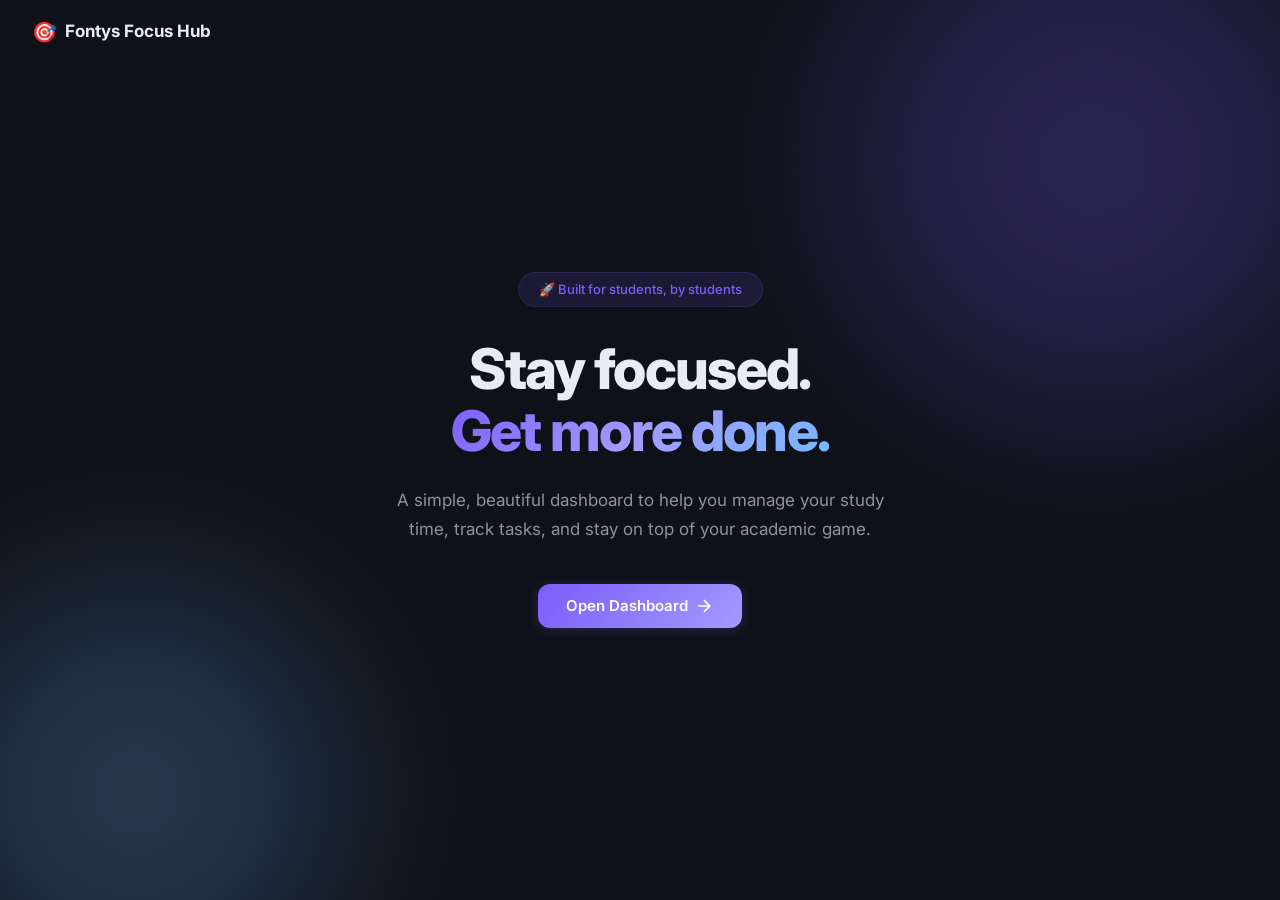
==== index.html @ fd17d6bb "Add files via upload" ====
<!DOCTYPE html>
<html lang="en" data-theme="dark">
<head>
  <meta charset="UTF-8">
  <meta name="viewport" content="width=device-width, initial-scale=1.0">
  <meta name="description" content="Fontys Focus Hub — A productivity dashboard for students.">
  <title>Fontys Focus Hub</title>
  <link rel="preconnect" href="https://fonts.googleapis.com">
  <link rel="preconnect" href="https://fonts.gstatic.com" crossorigin>
  <link href="https://fonts.googleapis.com/css2?family=Inter:wght@300;400;500;600;700;800&display=swap" rel="stylesheet">
  <link rel="stylesheet" href="style.css">
</head>
<body>

<!-- ======================== LANDING PAGE ======================== -->
<section id="landing" class="landing">
  <div class="landing-bg"><div class="blob blob-1"></div><div class="blob blob-2"></div></div>
  <nav class="landing-nav"><a href="#" class="brand"><span class="brand-icon">🎯</span><span class="brand-name">Fontys Focus Hub</span></a></nav>
  <div class="landing-hero">
    <div class="landing-badge" data-i18n="landing.badge">🚀 Built for students, by students</div>
    <h1 class="landing-title"><span data-i18n="landing.title1">Stay focused.</span><br><span class="accent-text" data-i18n="landing.title2">Get more done.</span></h1>
    <p class="landing-subtitle" data-i18n="landing.subtitle">A simple, beautiful dashboard to help you manage your study time, track tasks, and stay on top of your academic game.</p>
    <button class="btn btn-primary btn-lg" id="btn-open-dashboard"><span data-i18n="landing.cta">Open Dashboard</span>
      <svg width="20" height="20" viewBox="0 0 24 24" fill="none" stroke="currentColor" stroke-width="2"><path d="M5 12h14M12 5l7 7-7 7"/></svg>
    </button>
  </div>
</section>

<!-- ======================== APP SHELL ======================== -->
<section id="app" class="app hidden">

  <!-- Sidebar -->
  <aside id="sidebar" class="sidebar">
    <div class="sidebar-brand"><span class="brand-icon">🎯</span><span class="brand-name">Focus Hub</span></div>
    <nav class="sidebar-nav">
      <button class="nav-item active" data-page="dashboard"><svg width="20" height="20" viewBox="0 0 24 24" fill="none" stroke="currentColor" stroke-width="2"><rect x="3" y="3" width="7" height="7" rx="1"/><rect x="14" y="3" width="7" height="7" rx="1"/><rect x="3" y="14" width="7" height="7" rx="1"/><rect x="14" y="14" width="7" height="7" rx="1"/></svg><span data-i18n="nav.dashboard">Dashboard</span></button>
      <button class="nav-item" data-page="todos"><svg width="20" height="20" viewBox="0 0 24 24" fill="none" stroke="currentColor" stroke-width="2"><path d="M9 11l3 3L22 4"/><path d="M21 12v7a2 2 0 01-2 2H5a2 2 0 01-2-2V5a2 2 0 012-2h11"/></svg><span data-i18n="nav.tasks">Tasks</span></button>
      <button class="nav-item" data-page="timer"><svg width="20" height="20" viewBox="0 0 24 24" fill="none" stroke="currentColor" stroke-width="2"><circle cx="12" cy="12" r="10"/><polyline points="12 6 12 12 16 14"/></svg><span data-i18n="nav.pomodoro">Pomodoro</span></button>
      <button class="nav-item" data-page="stats"><svg width="20" height="20" viewBox="0 0 24 24" fill="none" stroke="currentColor" stroke-width="2"><line x1="18" y1="20" x2="18" y2="10"/><line x1="12" y1="20" x2="12" y2="4"/><line x1="6" y1="20" x2="6" y2="14"/></svg><span data-i18n="nav.stats">Statistics</span></button>
      <button class="nav-item" data-page="planner"><svg width="20" height="20" viewBox="0 0 24 24" fill="none" stroke="currentColor" stroke-width="2"><rect x="3" y="3" width="18" height="18" rx="2"/><line x1="3" y1="9" x2="21" y2="9"/><line x1="9" y1="3" x2="9" y2="21"/></svg><span data-i18n="nav.planner">Planner</span></button>
      <button class="nav-item" data-page="calendar"><svg width="20" height="20" viewBox="0 0 24 24" fill="none" stroke="currentColor" stroke-width="2"><rect x="3" y="4" width="18" height="18" rx="2"/><line x1="16" y1="2" x2="16" y2="6"/><line x1="8" y1="2" x2="8" y2="6"/><line x1="3" y1="10" x2="21" y2="10"/></svg><span data-i18n="nav.calendar">Calendar</span></button>
      <button class="nav-item" data-page="ai"><svg width="20" height="20" viewBox="0 0 24 24" fill="none" stroke="currentColor" stroke-width="2"><path d="M12 2L2 7l10 5 10-5-10-5z"/><path d="M2 17l10 5 10-5"/><path d="M2 12l10 5 10-5"/></svg><span data-i18n="nav.ai">AI Helper</span></button>
    </nav>
    <div class="sidebar-footer">
      <button class="nav-item" data-page="settings"><svg width="20" height="20" viewBox="0 0 24 24" fill="none" stroke="currentColor" stroke-width="2"><circle cx="12" cy="12" r="3"/><path d="M19.4 15a1.65 1.65 0 00.33 1.82l.06.06a2 2 0 01-2.83 2.83l-.06-.06a1.65 1.65 0 00-1.82-.33 1.65 1.65 0 00-1 1.51V21a2 2 0 01-4 0v-.09A1.65 1.65 0 009 19.4a1.65 1.65 0 00-1.82.33l-.06.06a2 2 0 01-2.83-2.83l.06-.06A1.65 1.65 0 004.68 15a1.65 1.65 0 00-1.51-1H3a2 2 0 010-4h.09A1.65 1.65 0 004.6 9a1.65 1.65 0 00-.33-1.82l-.06-.06a2 2 0 012.83-2.83l.06.06A1.65 1.65 0 009 4.68a1.65 1.65 0 001-1.51V3a2 2 0 014 0v.09a1.65 1.65 0 001 1.51 1.65 1.65 0 001.82-.33l.06-.06a2 2 0 012.83 2.83l-.06.06A1.65 1.65 0 0019.4 9a1.65 1.65 0 001.51 1H21a2 2 0 010 4h-.09a1.65 1.65 0 00-1.51 1z"/></svg><span data-i18n="nav.settings">Settings</span></button>
      <button class="nav-item" id="btn-back-landing"><svg width="20" height="20" viewBox="0 0 24 24" fill="none" stroke="currentColor" stroke-width="2"><path d="M19 12H5M12 19l-7-7 7-7"/></svg><span data-i18n="nav.back">Home</span></button>
      <div class="profile-mini" id="profile-mini">
        <div class="avatar" id="sidebar-avatar">ST</div>
        <span id="sidebar-name">Student</span>
      </div>
    </div>
  </aside>

  <!-- Mobile header -->
  <header class="mobile-header" id="mobile-header">
    <button id="btn-mobile-menu" aria-label="Menu"><svg width="24" height="24" viewBox="0 0 24 24" fill="none" stroke="currentColor" stroke-width="2"><line x1="3" y1="6" x2="21" y2="6"/><line x1="3" y1="12" x2="21" y2="12"/><line x1="3" y1="18" x2="21" y2="18"/></svg></button>
    <span class="brand-name">Focus Hub</span>
  </header>
  <div class="sidebar-overlay" id="sidebar-overlay"></div>

  <!-- ============ MAIN CONTENT ============ -->
  <main id="main-content" class="main-content">

    <!-- ====== DASHBOARD ====== -->
    <div class="page active" id="page-dashboard">
      <div class="page-header">
        <div><h1 data-i18n="dash.title">Dashboard</h1><p id="greeting"></p></div>
        <div class="header-right"><span id="header-date" class="date-badge"></span></div>
      </div>
      <div class="dashboard-grid">
        <!-- Stat cards -->
        <div class="dash-stat" id="dstat-tasks"><div class="dash-stat-icon si-blue"><svg width="22" height="22" viewBox="0 0 24 24" fill="none" stroke="currentColor" stroke-width="2"><path d="M9 11l3 3L22 4"/><path d="M21 12v7a2 2 0 01-2 2H5a2 2 0 01-2-2V5a2 2 0 012-2h11"/></svg></div><div><span class="dash-stat-val" id="ds-tasks">0</span><span class="dash-stat-lbl" data-i18n="dash.tasksCompleted">Tasks Completed</span></div></div>
        <div class="dash-stat" id="dstat-sessions"><div class="dash-stat-icon si-purple"><svg width="22" height="22" viewBox="0 0 24 24" fill="none" stroke="currentColor" stroke-width="2"><path d="M13 2L3 14h9l-1 8 10-12h-9l1-8z"/></svg></div><div><span class="dash-stat-val" id="ds-sessions">0</span><span class="dash-stat-lbl" data-i18n="dash.focusSessions">Focus Sessions</span></div></div>
        <div class="dash-stat" id="dstat-hours"><div class="dash-stat-icon si-green"><svg width="22" height="22" viewBox="0 0 24 24" fill="none" stroke="currentColor" stroke-width="2"><circle cx="12" cy="12" r="10"/><polyline points="12 6 12 12 16 14"/></svg></div><div><span class="dash-stat-val" id="ds-hours">0h</span><span class="dash-stat-lbl" data-i18n="dash.studyHours">Study Hours</span></div></div>
        <div class="dash-stat" id="dstat-streak"><div class="dash-stat-icon si-orange"><svg width="22" height="22" viewBox="0 0 24 24" fill="none" stroke="currentColor" stroke-width="2"><path d="M12 2C6.5 2 2 6.5 2 12s4.5 10 10 10 10-4.5 10-10S17.5 2 12 2z"/><path d="M12 6v6l4 2"/></svg></div><div><span class="dash-stat-val" id="ds-streak">0</span><span class="dash-stat-lbl" data-i18n="dash.streak">Day Streak</span></div></div>

        <!-- Quick Timer -->
        <div class="dash-card span-2"><div class="card-header"><h3 data-i18n="dash.quickFocus">Quick Focus</h3><button class="btn btn-ghost btn-sm" id="btn-goto-timer" data-i18n="nav.pomodoro">Full Timer</button></div><div class="card-body center-col"><div class="mini-timer" id="mini-timer">25:00</div><button class="btn btn-primary" id="btn-mini-start" data-i18n="dash.startFocus">Start Focus</button></div></div>
        <!-- Daily Goal -->
        <div class="dash-card span-2"><div class="card-header"><h3 data-i18n="dash.dailyGoal">Daily Goal</h3><span class="badge" id="goal-badge">0 / 4</span></div><div class="card-body"><div class="progress-bar-wrap"><div class="progress-bar-fill" id="dash-goal-bar" style="width:0%"></div></div><p class="text-muted text-sm" id="dash-goal-text" data-i18n="dash.goalDesc">Complete focus sessions to reach your daily goal.</p></div></div>

        <!-- Recent Tasks -->
        <div class="dash-card span-2"><div class="card-header"><h3 data-i18n="dash.recentTasks">Recent Tasks</h3><button class="btn btn-ghost btn-sm" id="btn-goto-todos" data-i18n="nav.tasks">View All</button></div><div class="card-body"><div class="empty-state" id="dash-empty-tasks"><span class="empty-icon">📋</span><p data-i18n="dash.noTasks">No tasks yet.</p></div><ul class="task-preview-list" id="dash-task-list"></ul></div></div>
        <!-- Upcoming -->
        <div class="dash-card span-2"><div class="card-header"><h3 data-i18n="dash.upcoming">Upcoming Sessions</h3><button class="btn btn-ghost btn-sm" id="btn-goto-planner" data-i18n="nav.planner">Plan</button></div><div class="card-body"><div class="empty-state" id="dash-empty-plan"><span class="empty-icon">📅</span><p data-i18n="dash.noPlan">No sessions planned.</p></div><ul class="plan-preview-list" id="dash-plan-list"></ul></div></div>

        <!-- Quote -->
        <div class="dash-card span-4 quote-card"><p id="dash-quote" class="quote-text">"The secret of getting ahead is getting started."</p><span id="dash-quote-author" class="quote-author">— Mark Twain</span></div>
      </div>
    </div>

    <!-- ====== TODOS ====== -->
    <div class="page" id="page-todos">
      <div class="page-header"><div><h1 data-i18n="todos.title">To-Do List</h1><p data-i18n="todos.subtitle">Stay on top of your tasks 📝</p></div></div>
      <div class="card">
        <form class="todo-form" id="todo-form">
          <div class="todo-form-main">
            <input type="text" id="todo-input" class="form-input" data-i18n-ph="todos.placeholder" placeholder="What do you need to do?" required maxlength="200" autocomplete="off">
            <button type="submit" class="btn btn-primary" id="btn-add-task"><svg width="18" height="18" viewBox="0 0 24 24" fill="none" stroke="currentColor" stroke-width="2.5"><line x1="12" y1="5" x2="12" y2="19"/><line x1="5" y1="12" x2="19" y2="12"/></svg><span data-i18n="todos.add">Add</span></button>
          </div>
          <div class="todo-form-extras">
            <input type="text" id="todo-category" class="form-input form-input-sm" data-i18n-ph="todos.category" placeholder="Category (optional)" maxlength="30">
            <input type="text" id="todo-notes" class="form-input form-input-sm" data-i18n-ph="todos.notes" placeholder="Notes (optional)" maxlength="200">
          </div>
        </form>
        <div class="todo-filters" id="todo-filters">
          <button class="filter-btn active" data-filter="all" data-i18n="todos.all">All</button>
          <button class="filter-btn" data-filter="active" data-i18n="todos.active">Active</button>
          <button class="filter-btn" data-filter="completed" data-i18n="todos.completed">Completed</button>
        </div>
        <div class="todo-list-wrap"><div class="empty-state hidden" id="todos-empty"><span class="empty-icon">🎉</span><p data-i18n="todos.noTasks">No tasks here!</p></div><ul class="todo-list" id="todo-list"></ul></div>
        <div class="todo-footer"><span id="todo-count">0 tasks</span><button class="btn btn-ghost btn-sm" id="btn-clear-done" data-i18n="todos.clear">Clear Completed</button></div>
      </div>
    </div>

    <!-- ====== POMODORO ====== -->
    <div class="page" id="page-timer">
      <div class="page-header"><div><h1 data-i18n="timer.title">Pomodoro Timer</h1><p data-i18n="timer.subtitle">Focus, then rest ⏱️</p></div>
        <button class="btn btn-ghost" id="btn-fullscreen"><svg width="18" height="18" viewBox="0 0 24 24" fill="none" stroke="currentColor" stroke-width="2"><path d="M8 3H5a2 2 0 00-2 2v3m18 0V5a2 2 0 00-2-2h-3m0 18h3a2 2 0 002-2v-3M3 16v3a2 2 0 002 2h3"/></svg><span data-i18n="timer.fullscreen">Focus Mode</span></button>
      </div>
      <div class="timer-layout">
        <div class="card timer-card">
          <div class="timer-mode-tabs">
            <button class="mode-tab active" data-mode="focus" data-i18n="timer.focus">Focus</button>
            <button class="mode-tab" data-mode="break" data-i18n="timer.break">Break</button>
          </div>
          <div class="timer-ring-wrap">
            <svg class="timer-ring" viewBox="0 0 240 240"><circle class="ring-bg" cx="120" cy="120" r="106"/><circle class="ring-fg" id="timer-ring" cx="120" cy="120" r="106"/></svg>
            <div class="timer-center"><span class="timer-time" id="timer-display">25:00</span><span class="timer-lbl" id="timer-label" data-i18n="timer.ready">Ready to focus</span></div>
          </div>
          <div class="timer-controls">
            <button class="btn btn-ghost btn-icon" id="btn-timer-reset" title="Reset"><svg width="22" height="22" viewBox="0 0 24 24" fill="none" stroke="currentColor" stroke-width="2"><polyline points="1 4 1 10 7 10"/><path d="M3.51 15a9 9 0 102.13-9.36L1 10"/></svg></button>
            <button class="btn btn-primary btn-round" id="btn-timer-toggle"><svg id="ic-play" width="28" height="28" viewBox="0 0 24 24" fill="currentColor"><polygon points="5 3 19 12 5 21"/></svg><svg id="ic-pause" width="28" height="28" viewBox="0 0 24 24" fill="currentColor" class="hidden"><rect x="6" y="4" width="4" height="16"/><rect x="14" y="4" width="4" height="16"/></svg></button>
            <button class="btn btn-ghost btn-icon" id="btn-timer-skip" title="Skip"><svg width="22" height="22" viewBox="0 0 24 24" fill="none" stroke="currentColor" stroke-width="2"><polygon points="5 4 15 12 5 20"/><line x1="19" y1="5" x2="19" y2="19"/></svg></button>
          </div>
        </div>
        <div class="timer-sidebar">
          <div class="card"><div class="card-header"><h3 data-i18n="timer.settings">Timer Settings</h3></div><div class="card-body">
            <label class="form-label" data-i18n="timer.focusDuration">Focus (min)</label><input type="number" class="form-input" id="input-focus-dur" min="0.01" max="600" step="1" value="25">
            <label class="form-label mt" data-i18n="timer.breakDuration">Break (min)</label><input type="number" class="form-input" id="input-break-dur" min="0.01" max="120" step="1" value="5">
            <button class="btn btn-ghost btn-sm mt" id="btn-apply-dur" data-i18n="common.apply">Apply</button>
          </div></div>
          <div class="card"><div class="card-header"><h3 data-i18n="timer.todaySessions">Today's Sessions</h3></div><div class="card-body center-col">
            <div><span class="big-num" id="t-session-count">0</span><span class="text-muted" data-i18n="timer.sessionsLabel"> sessions</span></div>
            <div><span class="big-num" id="t-session-min">0</span><span class="text-muted" data-i18n="timer.minutesLabel"> minutes</span></div>
          </div></div>
        </div>
      </div>
    </div>

    <!-- ====== STATS ====== -->
    <div class="page" id="page-stats">
      <div class="page-header"><div><h1 data-i18n="stats.title">Study Statistics</h1><p data-i18n="stats.subtitle">Track your progress 📊</p></div></div>
      <div class="stats-top-grid">
        <div class="stat-big-card"><div class="sbc-icon purple">🎯</div><div class="sbc-val" id="st-sessions">0</div><div class="sbc-lbl" data-i18n="stats.totalSessions">Total Sessions</div></div>
        <div class="stat-big-card"><div class="sbc-icon blue">⏱️</div><div class="sbc-val" id="st-minutes">0</div><div class="sbc-lbl" data-i18n="stats.totalMinutes">Total Minutes</div></div>
        <div class="stat-big-card"><div class="sbc-icon green">✅</div><div class="sbc-val" id="st-tasks">0</div><div class="sbc-lbl" data-i18n="stats.tasksCompleted">Tasks Completed</div></div>
        <div class="stat-big-card"><div class="sbc-icon orange">🔥</div><div class="sbc-val" id="st-streak">0</div><div class="sbc-lbl" data-i18n="stats.currentStreak">Day Streak</div></div>
      </div>
      <div class="stats-row">
        <div class="card flex-1"><div class="card-header"><h3 data-i18n="stats.weeklyGoals">Weekly Goals</h3></div><div class="card-body">
          <div class="progress-item"><div class="progress-hdr"><span data-i18n="stats.sessions">Sessions</span><span id="pg-sess-txt">0/20</span></div><div class="progress-bar-wrap"><div class="progress-bar-fill purple" id="pg-sess" style="width:0%"></div></div></div>
          <div class="progress-item"><div class="progress-hdr"><span data-i18n="stats.studyMin">Study Minutes</span><span id="pg-min-txt">0/500</span></div><div class="progress-bar-wrap"><div class="progress-bar-fill blue" id="pg-min" style="width:0%"></div></div></div>
          <div class="progress-item"><div class="progress-hdr"><span data-i18n="stats.tasks">Tasks</span><span id="pg-task-txt">0/30</span></div><div class="progress-bar-wrap"><div class="progress-bar-fill green" id="pg-task" style="width:0%"></div></div></div>
        </div></div>
        <div class="card flex-1"><div class="card-header"><h3 data-i18n="stats.last7">Last 7 Days</h3></div><div class="card-body"><div class="bar-chart" id="stats-chart"></div></div></div>
      </div>
    </div>

    <!-- ====== PLANNER ====== -->
    <div class="page" id="page-planner">
      <div class="page-header"><div><h1 data-i18n="planner.title">Study Planner</h1><p data-i18n="planner.subtitle">Plan your study sessions 📅</p></div></div>
      <div class="planner-layout">
        <div class="card"><div class="card-header"><h3 data-i18n="planner.addSession">Add Session</h3></div><div class="card-body">
          <form id="planner-form">
            <label class="form-label" data-i18n="planner.subject">Subject</label><input type="text" class="form-input" id="plan-subject" required maxlength="60" placeholder="e.g. Math, Physics">
            <label class="form-label mt" data-i18n="planner.date">Date</label><input type="date" class="form-input" id="plan-date" required>
            <div class="form-row mt"><div class="form-col"><label class="form-label" data-i18n="planner.startTime">Start</label><input type="time" class="form-input" id="plan-start" required></div><div class="form-col"><label class="form-label" data-i18n="planner.endTime">End</label><input type="time" class="form-input" id="plan-end" required></div></div>
            <button type="submit" class="btn btn-primary mt-lg full-w" data-i18n="planner.add">Add Session</button>
          </form>
        </div></div>
        <div class="card flex-1"><div class="card-header"><h3 data-i18n="planner.upcoming">Upcoming Sessions</h3></div><div class="card-body"><div class="empty-state" id="planner-empty"><span class="empty-icon">📚</span><p data-i18n="planner.noSessions">No sessions planned.</p></div><ul class="planner-list" id="planner-list"></ul></div></div>
      </div>
    </div>

    <!-- ====== CALENDAR ====== -->
    <div class="page" id="page-calendar">
      <div class="page-header"><div><h1 data-i18n="calendar.title">Calendar</h1><p data-i18n="calendar.subtitle">Weekly view 📆</p></div>
        <div class="header-right"><button class="btn btn-ghost btn-sm" id="btn-cal-prev">◀</button><span id="cal-week-label" class="date-badge"></span><button class="btn btn-ghost btn-sm" id="btn-cal-next">▶</button><button class="btn btn-primary btn-sm ml" id="btn-ics-export"><svg width="16" height="16" viewBox="0 0 24 24" fill="none" stroke="currentColor" stroke-width="2"><path d="M21 15v4a2 2 0 01-2 2H5a2 2 0 01-2-2v-4"/><polyline points="7 10 12 15 17 10"/><line x1="12" y1="15" x2="12" y2="3"/></svg><span data-i18n="calendar.export">Export .ics</span></button></div>
      </div>
      <div class="cal-grid-wrap"><div class="cal-grid" id="cal-grid"></div></div>
    </div>

    <!-- ====== AI HELPER ====== -->
    <div class="page" id="page-ai">
      <div class="page-header"><div><h1 data-i18n="ai.title">AI Study Helper</h1><p data-i18n="ai.subtitle">Paste your notes to get summaries ✨</p></div></div>
      <div class="ai-layout">
        <div class="card"><div class="card-header"><h3 data-i18n="ai.input">Your Text</h3></div><div class="card-body">
          <textarea id="ai-input" class="form-textarea" rows="10" data-i18n-ph="ai.placeholder" placeholder="Paste your text or notes here..."></textarea>
          <div class="ai-actions mt"><button class="btn btn-primary" id="btn-summarize" data-i18n="ai.summarize">Summarize</button><button class="btn btn-ghost" id="btn-study-notes" data-i18n="ai.studyNotes">Create Study Notes</button></div>
        </div></div>
        <div class="card flex-1"><div class="card-header"><h3 data-i18n="ai.output">Results</h3></div><div class="card-body">
          <div class="empty-state" id="ai-empty"><span class="empty-icon">🤖</span><p data-i18n="ai.emptyMsg">Paste text and click Summarize to get started.</p></div>
          <div class="ai-results hidden" id="ai-results">
            <h4 data-i18n="ai.summary">Summary</h4><div class="ai-box" id="ai-summary"></div>
            <h4 class="mt" data-i18n="ai.keyIdeas">Key Ideas</h4><ul class="ai-ideas" id="ai-ideas"></ul>
          </div>
        </div></div>
      </div>
    </div>

    <!-- ====== SETTINGS ====== -->
    <div class="page" id="page-settings">
      <div class="page-header"><div><h1 data-i18n="settings.title">Settings</h1><p data-i18n="settings.subtitle">Customize your experience ⚙️</p></div></div>
      <div class="settings-grid">
        <!-- Profile -->
        <div class="card"><div class="card-header"><h3 data-i18n="settings.profile">Profile</h3></div><div class="card-body">
          <div class="settings-avatar-wrap"><div class="avatar avatar-lg" id="settings-avatar">ST</div></div>
          <label class="form-label mt" data-i18n="settings.name">Your Name</label><input type="text" class="form-input" id="input-name" placeholder="Student" maxlength="40">
        </div></div>
        <!-- Appearance -->
        <div class="card"><div class="card-header"><h3 data-i18n="settings.appearance">Appearance</h3></div><div class="card-body">
          <label class="form-label" data-i18n="settings.theme">Theme</label>
          <div class="theme-btns"><button class="theme-btn active" data-theme="dark" id="tb-dark">🌙 <span data-i18n="settings.dark">Dark</span></button><button class="theme-btn" data-theme="light" id="tb-light">☀️ <span data-i18n="settings.light">Light</span></button><button class="theme-btn" data-theme="system" id="tb-system">💻 <span data-i18n="settings.system">System</span></button></div>
          <label class="form-label mt" data-i18n="settings.language">Language</label>
          <select class="form-input" id="input-lang"></select>
        </div></div>
        <!-- Goals -->
        <div class="card"><div class="card-header"><h3 data-i18n="settings.goals">Study Goals</h3></div><div class="card-body">
          <label class="form-label" data-i18n="settings.dailySessions">Daily Focus Sessions Goal</label><input type="number" class="form-input" id="input-daily-goal" min="1" max="50" value="4">
        </div></div>
        <!-- Notifications -->
        <div class="card"><div class="card-header"><h3 data-i18n="settings.notifications">Notifications</h3></div><div class="card-body">
          <label class="toggle-label"><input type="checkbox" id="chk-sound" checked><span data-i18n="settings.sound">Sound on timer end</span></label>
          <label class="toggle-label mt"><input type="checkbox" id="chk-notif"><span data-i18n="settings.browserNotif">Browser notifications</span></label>
        </div></div>
        <!-- Data -->
        <div class="card span-2"><div class="card-header"><h3 data-i18n="settings.data">Data Management</h3></div><div class="card-body">
          <button class="btn btn-ghost" id="btn-reset-all" data-i18n="settings.resetAll">⚠️ Reset All Data</button>
        </div></div>
      </div>
    </div>
  </main>
</section>

<!-- ======================== FOCUS OVERLAY ======================== -->
<div id="focus-overlay" class="focus-overlay hidden">
  <button class="btn-exit-focus" id="btn-exit-focus">✕</button>
  <p class="focus-quote" id="focus-quote"></p>
  <div class="focus-timer-display" id="focus-timer">25:00</div>
  <div class="focus-label" id="focus-lbl" data-i18n="timer.focusing">Focusing...</div>
  <div class="focus-controls">
    <button class="btn btn-primary btn-round" id="btn-focus-toggle"><svg width="28" height="28" viewBox="0 0 24 24" fill="currentColor"><polygon points="5 3 19 12 5 21"/></svg></button>
  </div>
</div>

<!-- Toast -->
<div id="toast-container" class="toast-container"></div>

<script src="js/i18n.js"></script>
<script src="js/app.js"></script>
</body>
</html>
---- style.css ----
/* ============================================================
   FONTYS FOCUS HUB — Complete Design System
   Dark/light theme, responsive full-width layout, SaaS style
   ============================================================ */

/* ===== DARK THEME (Default) ===== */
:root,[data-theme="dark"]{
  --bg:#0e1117;--bg2:#161b22;--surface:#1c2333;--surface2:#242d3d;--border:#2d333b;--border2:#3d444d;
  --text:#e6edf3;--text2:#8b949e;--text3:#636c76;
  --accent:#7c5cfc;--accent-h:#9580fd;--accent-s:rgba(124,92,252,.12);--accent-g:rgba(124,92,252,.25);
  --blue:#58a6ff;--blue-s:rgba(88,166,255,.12);--green:#3fb950;--green-s:rgba(63,185,80,.12);
  --purple:#7c5cfc;--purple-s:rgba(124,92,252,.12);--orange:#d29922;--orange-s:rgba(210,153,34,.12);
  --red:#f85149;--red-s:rgba(248,81,73,.12);
  --shadow:0 2px 8px rgba(0,0,0,.3);--shadow-lg:0 8px 30px rgba(0,0,0,.4);
  --font:'Inter',-apple-system,BlinkMacSystemFont,'Segoe UI',sans-serif;
  --sidebar-w:240px;--radius:12px;--radius-sm:8px;--radius-full:9999px;
}

/* ===== LIGHT THEME ===== */
[data-theme="light"]{
  --bg:#f6f8fa;--bg2:#ffffff;--surface:#ffffff;--surface2:#f0f2f5;--border:#d0d7de;--border2:#bbc0c7;
  --text:#1f2328;--text2:#656d76;--text3:#8b949e;
  --shadow:0 1px 4px rgba(0,0,0,.08);--shadow-lg:0 8px 24px rgba(0,0,0,.12);
}

/* ===== RESET ===== */
*,*::before,*::after{margin:0;padding:0;box-sizing:border-box}
html{scroll-behavior:smooth;-webkit-font-smoothing:antialiased}
body{font-family:var(--font);font-size:.9375rem;line-height:1.6;color:var(--text);background:var(--bg);overflow-x:hidden;transition:background .3s,color .3s}
a{color:inherit;text-decoration:none}ul,ol{list-style:none}button{cursor:pointer;font-family:inherit;border:none;background:none;color:inherit}
input,textarea,select{font-family:inherit;color:var(--text)}img{max-width:100%;display:block}
.hidden{display:none!important}

/* ===== COMMON ===== */
.text-muted{color:var(--text2)}.text-sm{font-size:.8125rem}.mt{margin-top:.75rem}.mt-lg{margin-top:1.25rem}.ml{margin-left:.5rem}.full-w{width:100%}
.center-col{display:flex;flex-direction:column;align-items:center;gap:.75rem}
.accent-text{background:linear-gradient(135deg,#7c5cfc,#a29bfe,#74b9ff);-webkit-background-clip:text;-webkit-text-fill-color:transparent;background-clip:text}
.badge{font-size:.75rem;font-weight:600;color:var(--accent);padding:.25rem .75rem;background:var(--accent-s);border-radius:var(--radius-full)}
.big-num{font-size:2rem;font-weight:800;color:var(--accent);letter-spacing:-.02em}

/* ===== BUTTONS ===== */
.btn{display:inline-flex;align-items:center;justify-content:center;gap:.375rem;padding:.5rem 1.125rem;font-size:.8125rem;font-weight:600;border-radius:var(--radius-sm);transition:all .2s;white-space:nowrap}
.btn-primary{background:linear-gradient(135deg,#7c5cfc,#a29bfe);color:#fff;box-shadow:0 2px 12px var(--accent-g)}
.btn-primary:hover{transform:translateY(-1px);box-shadow:0 4px 20px var(--accent-g)}
.btn-ghost{color:var(--text2)}.btn-ghost:hover{background:var(--accent-s);color:var(--accent)}
.btn-lg{padding:.75rem 1.75rem;font-size:.9375rem;border-radius:var(--radius)}
.btn-sm{padding:.3rem .625rem;font-size:.75rem}
.btn-icon{width:40px;height:40px;padding:0;border-radius:50%}
.btn-round{width:60px;height:60px;border-radius:50%;padding:0}

/* ===== FORMS ===== */
.form-input{width:100%;padding:.5rem .75rem;font-size:.8125rem;background:var(--bg);border:1px solid var(--border);border-radius:var(--radius-sm);outline:none;transition:border .15s,box-shadow .15s;color:var(--text)}
.form-input::placeholder{color:var(--text3)}.form-input:focus{border-color:var(--accent);box-shadow:0 0 0 3px var(--accent-s)}
.form-input-sm{padding:.375rem .625rem;font-size:.75rem}
.form-label{display:block;font-size:.75rem;font-weight:600;color:var(--text2);margin-bottom:.25rem}
.form-textarea{resize:vertical;min-height:120px;font-size:.875rem;line-height:1.7}
.form-row{display:flex;gap:.75rem}.form-col{flex:1}
.toggle-label{display:flex;align-items:center;gap:.5rem;font-size:.8125rem;color:var(--text2);cursor:pointer}
.toggle-label input{accent-color:var(--accent);width:16px;height:16px}

/* ===== LANDING ===== */
.landing{min-height:100vh;display:flex;flex-direction:column;align-items:center;justify-content:center;position:relative;overflow:hidden;background:var(--bg)}
.landing-bg{position:absolute;inset:0;z-index:0;overflow:hidden}
.blob{position:absolute;border-radius:50%;filter:blur(100px);opacity:.25;animation:blobF 10s ease-in-out infinite alternate}
.blob-1{width:500px;height:500px;background:var(--accent);top:-10%;right:-5%}.blob-2{width:400px;height:400px;background:#74b9ff;bottom:-10%;left:-5%;animation-delay:-4s}
@keyframes blobF{to{transform:translate(30px,-30px) scale(1.1)}}
.landing-nav{position:fixed;top:0;left:0;right:0;z-index:100;padding:1rem 2rem}
.brand{display:inline-flex;align-items:center;gap:.5rem}.brand-icon{font-size:1.25rem}.brand-name{font-size:1.0625rem;font-weight:700}
.landing-hero{position:relative;z-index:1;text-align:center;max-width:660px;padding:0 2rem}
.landing-badge{display:inline-block;font-size:.8125rem;font-weight:500;color:var(--accent);padding:.375rem 1.25rem;background:var(--accent-s);border:1px solid rgba(124,92,252,.15);border-radius:var(--radius-full);margin-bottom:2rem;opacity:0;transform:translateY(20px);animation:fadeUp .6s ease .1s forwards}
.landing-title{font-size:clamp(2.25rem,5vw,3.5rem);font-weight:800;line-height:1.1;letter-spacing:-.03em;margin-bottom:1.5rem;opacity:0;transform:translateY(20px);animation:fadeUp .6s ease .25s forwards}
.landing-subtitle{font-size:1.0625rem;color:var(--text2);line-height:1.7;max-width:500px;margin:0 auto 2.5rem;opacity:0;transform:translateY(20px);animation:fadeUp .6s ease .4s forwards}
#btn-open-dashboard{opacity:0;transform:translateY(20px);animation:fadeUp .6s ease .55s forwards}
@keyframes fadeUp{to{opacity:1;transform:translateY(0)}}

/* ===== APP LAYOUT ===== */
.app{display:flex;min-height:100vh;background:var(--bg)}
.sidebar{position:fixed;top:0;left:0;bottom:0;width:var(--sidebar-w);background:var(--bg2);border-right:1px solid var(--border);display:flex;flex-direction:column;padding:1.25rem .75rem;z-index:200;transition:transform .3s}
.sidebar-brand{display:flex;align-items:center;gap:.5rem;padding:0 .75rem;margin-bottom:1.5rem}
.sidebar-nav{display:flex;flex-direction:column;gap:2px;flex:1}
.nav-item{display:flex;align-items:center;gap:.625rem;padding:.5rem .75rem;font-size:.8125rem;font-weight:500;color:var(--text2);border-radius:var(--radius-sm);transition:all .15s;width:100%;text-align:left}
.nav-item:hover{background:var(--surface);color:var(--text)}.nav-item.active{background:var(--accent-s);color:var(--accent);font-weight:600}
.nav-item svg{flex-shrink:0}
.sidebar-footer{margin-top:auto;padding-top:.75rem;border-top:1px solid var(--border);display:flex;flex-direction:column;gap:2px}
.profile-mini{display:flex;align-items:center;gap:.5rem;padding:.5rem .75rem;margin-top:.5rem}
.avatar{width:32px;height:32px;border-radius:50%;background:linear-gradient(135deg,var(--accent),#a29bfe);color:#fff;display:flex;align-items:center;justify-content:center;font-size:.7rem;font-weight:700;flex-shrink:0}
.avatar-lg{width:56px;height:56px;font-size:1rem}
.settings-avatar-wrap{display:flex;justify-content:center}
.mobile-header{display:none;position:fixed;top:0;left:0;right:0;height:56px;background:var(--bg2);border-bottom:1px solid var(--border);align-items:center;padding:0 1rem;gap:.75rem;z-index:150}
.sidebar-overlay{display:none;position:fixed;inset:0;background:rgba(0,0,0,.4);z-index:190;opacity:0;transition:opacity .25s}.sidebar-overlay.vis{display:block;opacity:1}

/* Main content — FULL WIDTH */
.main-content{margin-left:var(--sidebar-w);flex:1;padding:2rem 2.5rem 3rem;min-height:100vh;transition:margin .3s}

/* ===== PAGES ===== */
.page{display:none;animation:pageIn .3s ease}.page.active{display:block}
@keyframes pageIn{from{opacity:0;transform:translateY(8px)}to{opacity:1;transform:translateY(0)}}
.page-header{display:flex;align-items:flex-start;justify-content:space-between;margin-bottom:1.75rem;flex-wrap:wrap;gap:1rem}
.page-header h1{font-size:1.5rem;font-weight:700;letter-spacing:-.02em}
.page-header p{font-size:.8125rem;color:var(--text3);margin-top:2px}
.header-right{display:flex;align-items:center;gap:.5rem}.date-badge{font-size:.8125rem;color:var(--text2);font-weight:500;padding:.3rem .75rem;background:var(--surface);border-radius:var(--radius-sm);border:1px solid var(--border)}

/* ===== CARDS ===== */
.card{background:var(--surface);border:1px solid var(--border);border-radius:var(--radius);overflow:hidden;transition:box-shadow .25s}
.card:hover{box-shadow:var(--shadow)}
.card-header{display:flex;align-items:center;justify-content:space-between;padding:.875rem 1.25rem;border-bottom:1px solid var(--border)}
.card-header h3{font-size:.875rem;font-weight:600}.card-body{padding:1.25rem}

/* ===== DASHBOARD GRID — FULL WIDTH ===== */
.dashboard-grid{display:grid;grid-template-columns:repeat(4,1fr);gap:1.25rem}
.span-2{grid-column:span 2}.span-3{grid-column:span 3}.span-4{grid-column:span 4}
.dash-stat{display:flex;align-items:center;gap:.875rem;padding:1.25rem;background:var(--surface);border:1px solid var(--border);border-radius:var(--radius);transition:all .25s}
.dash-stat:hover{transform:translateY(-2px);box-shadow:var(--shadow)}
.dash-stat-icon{width:44px;height:44px;display:flex;align-items:center;justify-content:center;border-radius:var(--radius-sm);flex-shrink:0}
.si-blue{background:var(--blue-s);color:var(--blue)}.si-blue svg{stroke:var(--blue)}
.si-purple{background:var(--purple-s);color:var(--purple)}.si-purple svg{stroke:var(--purple)}
.si-green{background:var(--green-s);color:var(--green)}.si-green svg{stroke:var(--green)}
.si-orange{background:var(--orange-s);color:var(--orange)}.si-orange svg{stroke:var(--orange)}
.dash-stat-val{display:block;font-size:1.5rem;font-weight:800;letter-spacing:-.02em}.dash-stat-lbl{display:block;font-size:.7rem;color:var(--text3);font-weight:500;text-transform:uppercase;letter-spacing:.04em}
.dash-card{background:var(--surface);border:1px solid var(--border);border-radius:var(--radius);overflow:hidden;transition:box-shadow .25s}
.dash-card:hover{box-shadow:var(--shadow)}
.dash-card .card-header{padding:.75rem 1.25rem}.dash-card .card-body{padding:1.25rem}
.mini-timer{font-size:2.5rem;font-weight:800;letter-spacing:-.02em;font-variant-numeric:tabular-nums;color:var(--accent)}
.quote-card{padding:1.5rem 2rem;display:flex;flex-direction:column;align-items:center;justify-content:center;text-align:center;min-height:80px}
.quote-text{font-size:1rem;font-style:italic;color:var(--text2);line-height:1.6}.quote-author{font-size:.75rem;color:var(--text3);margin-top:.5rem}

/* Task & plan previews */
.task-preview-list,.plan-preview-list{display:flex;flex-direction:column}
.task-preview-list li,.plan-preview-list li{display:flex;align-items:center;gap:.5rem;padding:.5rem 0;font-size:.8125rem;color:var(--text2);border-bottom:1px solid var(--border)}
.task-preview-list li:last-child,.plan-preview-list li:last-child{border-bottom:none}
.task-dot{width:8px;height:8px;border-radius:50%;background:var(--accent);flex-shrink:0}.task-dot.done{background:var(--green)}
.plan-chip{font-size:.7rem;font-weight:600;padding:.125rem .5rem;background:var(--accent-s);color:var(--accent);border-radius:var(--radius-full)}
.empty-state{text-align:center;padding:2rem 1rem;color:var(--text3)}.empty-icon{font-size:2rem;display:block;margin-bottom:.5rem}.empty-state p{font-size:.8125rem}

/* Progress bars */
.progress-bar-wrap{height:8px;background:var(--bg);border-radius:var(--radius-full);overflow:hidden;margin-top:.25rem}
.progress-bar-fill{height:100%;border-radius:var(--radius-full);transition:width .5s ease;min-width:0}
.progress-bar-fill.purple,.progress-bar-fill:not([class*=" "]){background:linear-gradient(90deg,#7c5cfc,#a29bfe)}
.progress-bar-fill.blue{background:linear-gradient(90deg,#58a6ff,#74b9ff)}
.progress-bar-fill.green{background:linear-gradient(90deg,#3fb950,#7bed9f)}
.progress-item{margin-bottom:1.25rem}.progress-item:last-child{margin-bottom:0}
.progress-hdr{display:flex;justify-content:space-between;margin-bottom:.25rem;font-size:.8125rem;font-weight:600}
.progress-hdr span:last-child{font-weight:400;color:var(--text3)}

/* ===== TODOS ===== */
.todo-form{padding:1rem 1.25rem;border-bottom:1px solid var(--border)}
.todo-form-main{display:flex;gap:.5rem}.todo-form-main .form-input{flex:1}
.todo-form-extras{display:flex;gap:.5rem;margin-top:.5rem}
.todo-filters{display:flex;gap:2px;padding:.625rem 1.25rem;border-bottom:1px solid var(--border)}
.filter-btn{padding:.3rem .75rem;font-size:.75rem;font-weight:600;color:var(--text3);border-radius:var(--radius-full);transition:all .15s}
.filter-btn:hover{background:var(--surface2);color:var(--text)}.filter-btn.active{background:var(--accent-s);color:var(--accent)}
.todo-list-wrap{min-height:160px}
.todo-list{display:flex;flex-direction:column}
.todo-item{display:flex;align-items:flex-start;gap:.625rem;padding:.75rem 1.25rem;border-bottom:1px solid var(--border);transition:background .15s;animation:taskSlide .25s ease}
@keyframes taskSlide{from{opacity:0;transform:translateX(-8px)}to{opacity:1;transform:translateX(0)}}
.todo-item:hover{background:var(--surface2)}
.todo-item.dragging{opacity:.4}
.todo-drag{cursor:grab;color:var(--text3);font-size:.75rem;padding:.125rem;user-select:none;display:flex;align-items:center}.todo-drag:active{cursor:grabbing}
.todo-checkbox{appearance:none;-webkit-appearance:none;width:20px;height:20px;border:2px solid var(--border2);border-radius:5px;cursor:pointer;flex-shrink:0;position:relative;transition:all .15s;margin-top:1px}
.todo-checkbox:hover{border-color:var(--accent)}.todo-checkbox:checked{background:var(--accent);border-color:var(--accent)}
.todo-checkbox:checked::after{content:'';position:absolute;left:5px;top:1px;width:6px;height:10px;border:solid #fff;border-width:0 2px 2px 0;transform:rotate(45deg)}
.todo-content{flex:1;min-width:0}
.todo-text{font-size:.875rem;transition:all .15s;display:block}.todo-text.done{text-decoration:line-through;color:var(--text3)}
.todo-meta{display:flex;gap:.5rem;margin-top:.25rem;flex-wrap:wrap}
.todo-cat{font-size:.65rem;font-weight:600;padding:.1rem .4rem;background:var(--accent-s);color:var(--accent);border-radius:var(--radius-full)}
.todo-note{font-size:.7rem;color:var(--text3);margin-top:.25rem;line-height:1.4}
.todo-delete{opacity:0;padding:.25rem;color:var(--text3);border-radius:var(--radius-sm);transition:all .15s;margin-top:1px}
.todo-item:hover .todo-delete{opacity:1}.todo-delete:hover{color:var(--red);background:var(--red-s)}
.todo-footer{display:flex;align-items:center;justify-content:space-between;padding:.625rem 1.25rem;border-top:1px solid var(--border);font-size:.75rem;color:var(--text3)}

/* ===== TIMER ===== */
.timer-layout{display:grid;grid-template-columns:1fr 300px;gap:1.5rem;align-items:start}
.timer-card{display:flex;flex-direction:column;align-items:center;padding:2.5rem 1.5rem}
.timer-mode-tabs{display:flex;gap:4px;margin-bottom:2rem;background:var(--bg);border-radius:var(--radius-full);padding:3px}
.mode-tab{padding:.375rem 1.25rem;font-size:.8125rem;font-weight:600;color:var(--text3);border-radius:var(--radius-full);transition:all .2s}
.mode-tab:hover{color:var(--text)}.mode-tab.active{background:var(--accent);color:#fff}
.timer-ring-wrap{position:relative;width:220px;height:220px;margin-bottom:2rem}
.timer-ring{width:100%;height:100%;transform:rotate(-90deg)}
.ring-bg{fill:none;stroke:var(--border);stroke-width:8}.ring-fg{fill:none;stroke:var(--accent);stroke-width:8;stroke-linecap:round;stroke-dasharray:666.11;stroke-dashoffset:0;transition:stroke-dashoffset .5s ease}
.timer-center{position:absolute;inset:0;display:flex;flex-direction:column;align-items:center;justify-content:center}
.timer-time{font-size:3.25rem;font-weight:800;letter-spacing:-.03em;font-variant-numeric:tabular-nums;line-height:1}
.timer-lbl{font-size:.7rem;font-weight:500;color:var(--text3);margin-top:.375rem;text-transform:uppercase;letter-spacing:.06em}
.timer-controls{display:flex;align-items:center;gap:1.25rem}
.timer-sidebar{display:flex;flex-direction:column;gap:1rem}

/* ===== STATS ===== */
.stats-top-grid{display:grid;grid-template-columns:repeat(4,1fr);gap:1.25rem;margin-bottom:1.5rem}
.stat-big-card{padding:1.75rem 1.25rem;background:var(--surface);border:1px solid var(--border);border-radius:var(--radius);text-align:center;transition:all .25s}
.stat-big-card:hover{transform:translateY(-2px);box-shadow:var(--shadow)}
.sbc-icon{display:inline-flex;align-items:center;justify-content:center;width:48px;height:48px;font-size:1.5rem;border-radius:var(--radius-sm);margin-bottom:.75rem}
.sbc-icon.purple{background:var(--purple-s)}.sbc-icon.blue{background:var(--blue-s)}.sbc-icon.green{background:var(--green-s)}.sbc-icon.orange{background:var(--orange-s)}
.sbc-val{font-size:2.25rem;font-weight:800;letter-spacing:-.03em;display:block;margin-bottom:.25rem}
.sbc-lbl{font-size:.75rem;color:var(--text3);font-weight:500}
.stats-row{display:flex;gap:1.25rem;margin-bottom:1.5rem}.flex-1{flex:1}

/* Bar chart */
.bar-chart{display:flex;align-items:flex-end;justify-content:space-around;height:180px;padding-top:.5rem;gap:.5rem}
.bar-item{display:flex;flex-direction:column;align-items:center;gap:.375rem;flex:1}
.bar-rect{width:100%;max-width:40px;border-radius:var(--radius-sm) var(--radius-sm) 0 0;background:linear-gradient(180deg,var(--accent),#a29bfe);transition:height .5s ease;min-height:4px;position:relative}
.bar-rect::after{content:attr(data-v);position:absolute;top:-18px;left:50%;transform:translateX(-50%);font-size:.65rem;font-weight:600;color:var(--text3)}
.bar-lbl{font-size:.65rem;font-weight:500;color:var(--text3)}.bar-lbl.today{font-weight:700;color:var(--accent)}

/* ===== PLANNER ===== */
.planner-layout{display:grid;grid-template-columns:340px 1fr;gap:1.5rem;align-items:start}
.planner-list li{display:flex;align-items:center;justify-content:space-between;padding:.625rem 0;border-bottom:1px solid var(--border);font-size:.8125rem}
.planner-list li:last-child{border-bottom:none}
.planner-info{display:flex;flex-direction:column;gap:2px}
.planner-subj{font-weight:600}.planner-time{font-size:.7rem;color:var(--text3)}

/* ===== CALENDAR ===== */
.cal-grid-wrap{overflow-x:auto;border:1px solid var(--border);border-radius:var(--radius)}
.cal-grid{display:grid;grid-template-columns:60px repeat(7,1fr);min-width:700px}
.cal-hdr{padding:.5rem .25rem;font-size:.7rem;font-weight:600;text-align:center;background:var(--surface);border-bottom:1px solid var(--border);color:var(--text2)}
.cal-hdr.today-col{color:var(--accent);background:var(--accent-s)}
.cal-time{padding:.25rem .375rem;font-size:.65rem;color:var(--text3);text-align:right;border-right:1px solid var(--border);border-bottom:1px solid var(--border);height:48px;display:flex;align-items:flex-start;justify-content:flex-end}
.cal-cell{border-right:1px solid var(--border);border-bottom:1px solid var(--border);height:48px;position:relative;transition:background .15s}
.cal-cell:hover{background:var(--surface2)}
.cal-cell:last-child{border-right:none}
.cal-event{position:absolute;left:2px;right:2px;top:2px;padding:2px 4px;font-size:.6rem;font-weight:600;color:#fff;background:var(--accent);border-radius:4px;overflow:hidden;text-overflow:ellipsis;white-space:nowrap;z-index:1}

/* ===== AI ===== */
.ai-layout{display:grid;grid-template-columns:1fr 1fr;gap:1.5rem;align-items:start}
.ai-actions{display:flex;gap:.5rem}
.ai-box{background:var(--bg);border:1px solid var(--border);border-radius:var(--radius-sm);padding:1rem;font-size:.8125rem;line-height:1.7;color:var(--text2);margin-top:.5rem}
.ai-ideas{margin-top:.5rem}.ai-ideas li{padding:.375rem 0;font-size:.8125rem;color:var(--text2);border-bottom:1px solid var(--border);display:flex;gap:.5rem}
.ai-ideas li::before{content:'•';color:var(--accent);font-weight:700}
.ai-ideas li:last-child{border-bottom:none}

/* ===== SETTINGS ===== */
.settings-grid{display:grid;grid-template-columns:repeat(2,1fr);gap:1.25rem;align-items:start}
.theme-btns{display:flex;gap:4px;background:var(--bg);border-radius:var(--radius-sm);padding:3px}
.theme-btn{flex:1;padding:.4rem .5rem;font-size:.75rem;font-weight:600;color:var(--text3);border-radius:6px;transition:all .15s;text-align:center}
.theme-btn:hover{color:var(--text)}.theme-btn.active{background:var(--accent);color:#fff}

/* ===== FOCUS OVERLAY ===== */
.focus-overlay{position:fixed;inset:0;z-index:10000;background:var(--bg);display:flex;flex-direction:column;align-items:center;justify-content:center;gap:1.5rem;transition:opacity .3s}
.btn-exit-focus{position:absolute;top:1.5rem;right:1.5rem;font-size:1.5rem;color:var(--text3);padding:.5rem;transition:color .15s}
.btn-exit-focus:hover{color:var(--text)}
.focus-timer-display{font-size:6rem;font-weight:800;letter-spacing:-.04em;font-variant-numeric:tabular-nums;color:var(--text)}
.focus-label{font-size:.875rem;color:var(--text3);text-transform:uppercase;letter-spacing:.1em;font-weight:600}
.focus-quote{font-size:1rem;font-style:italic;color:var(--text3);max-width:500px;text-align:center;line-height:1.6}
.focus-controls{margin-top:1rem}

/* ===== TOASTS ===== */
.toast-container{position:fixed;bottom:1.5rem;right:1.5rem;z-index:99999;display:flex;flex-direction:column;gap:.5rem}
.toast{display:flex;align-items:center;gap:.5rem;padding:.75rem 1rem;background:var(--surface);border:1px solid var(--border);border-radius:var(--radius-sm);box-shadow:var(--shadow-lg);font-size:.8125rem;font-weight:500;max-width:340px;animation:toastIn .35s ease forwards}
.toast.exit{animation:toastOut .25s ease forwards}
.toast-icon{font-size:1.125rem;flex-shrink:0}
@keyframes toastIn{from{opacity:0;transform:translateY(8px) scale(.96)}to{opacity:1;transform:translateY(0) scale(1)}}
@keyframes toastOut{to{opacity:0;transform:translateY(8px) scale(.96)}}

/* ===== RESPONSIVE ===== */
@media(max-width:1200px){
  .dashboard-grid{grid-template-columns:repeat(2,1fr)}.span-4{grid-column:span 2}
  .stats-top-grid{grid-template-columns:repeat(2,1fr)}.stats-row{flex-direction:column}
  .ai-layout{grid-template-columns:1fr}
}
@media(max-width:768px){
  .sidebar{transform:translateX(-100%)}.sidebar.open{transform:translateX(0);box-shadow:var(--shadow-lg)}
  .mobile-header{display:flex}.sidebar-overlay.vis{display:block}
  .main-content{margin-left:0;padding:calc(56px + 1.5rem) 1.25rem 2rem}
  .dashboard-grid,.stats-top-grid{grid-template-columns:1fr}.span-2,.span-3,.span-4{grid-column:span 1}
  .timer-layout{grid-template-columns:1fr}.planner-layout{grid-template-columns:1fr}
  .settings-grid{grid-template-columns:1fr}.settings-grid .span-2{grid-column:span 1}
  .page-header{flex-direction:column}
}
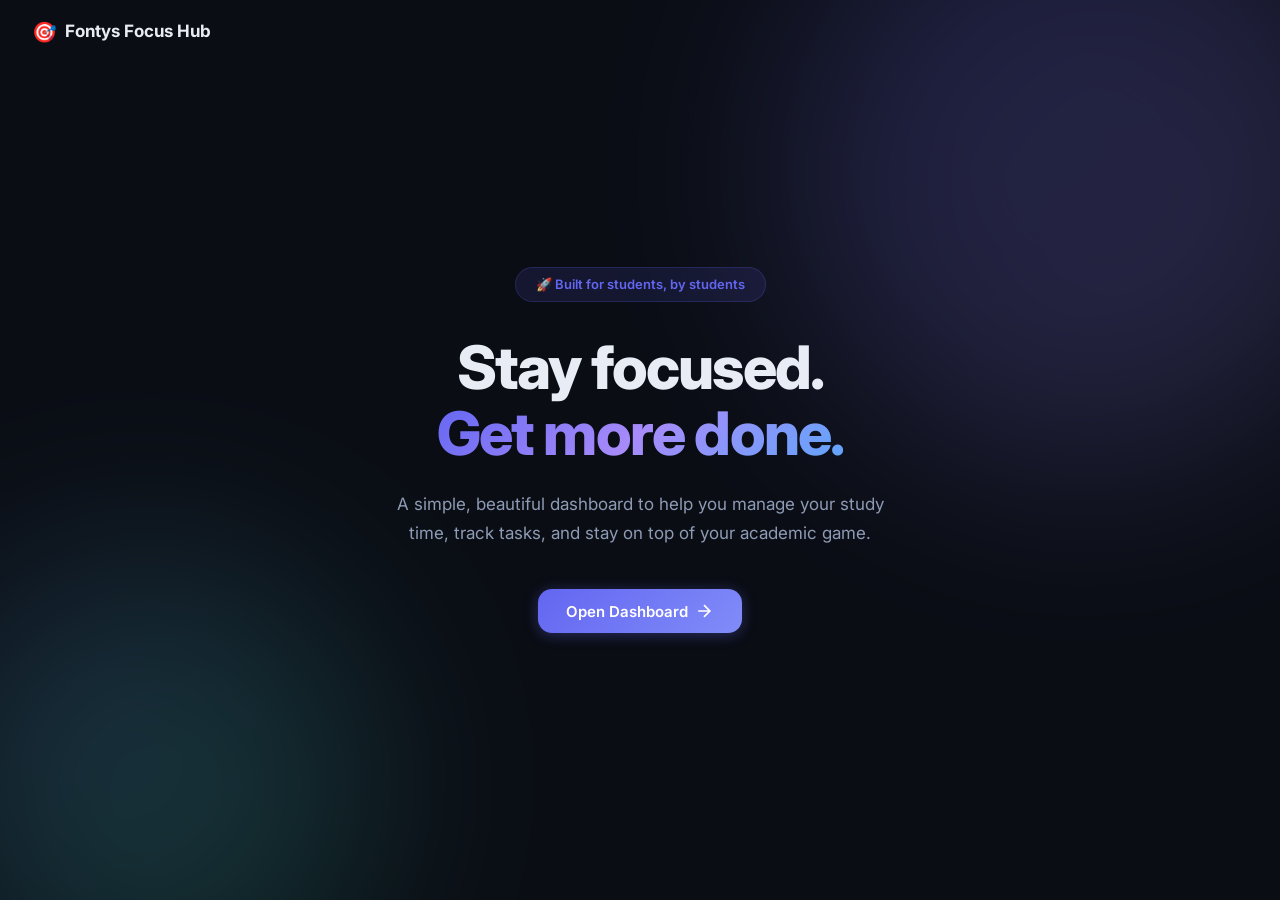
==== commit 2b9b61eb: "Update index.html" ====
--- a/index.html
+++ b/index.html
@@ -48,6 +48,12 @@
         <div class="avatar" id="sidebar-avatar">ST</div>
         <span id="sidebar-name">Student</span>
       </div>
+      <button class="nav-item account-btn" id="btn-account" style="margin-top:.25rem;font-size:.75rem">
+        <svg width="14" height="14" viewBox="0 0 24 24" fill="none" stroke="currentColor" stroke-width="2"><path d="M20 21v-2a4 4 0 00-4-4H8a4 4 0 00-4 4v2"/><circle cx="12" cy="7" r="4"/></svg> Sign In
+      </button>
+      <div class="sync-badge sync-offline" id="sync-badge" style="display:none">
+        <span>○</span><span>Local only</span>
+      </div>
     </div>
   </aside>
 
@@ -83,6 +89,20 @@
         <div class="dash-card span-2"><div class="card-header"><h3 data-i18n="dash.recentTasks">Recent Tasks</h3><button class="btn btn-ghost btn-sm" id="btn-goto-todos" data-i18n="nav.tasks">View All</button></div><div class="card-body"><div class="empty-state" id="dash-empty-tasks"><span class="empty-icon">📋</span><p data-i18n="dash.noTasks">No tasks yet.</p></div><ul class="task-preview-list" id="dash-task-list"></ul></div></div>
         <!-- Upcoming -->
         <div class="dash-card span-2"><div class="card-header"><h3 data-i18n="dash.upcoming">Upcoming Sessions</h3><button class="btn btn-ghost btn-sm" id="btn-goto-planner" data-i18n="nav.planner">Plan</button></div><div class="card-body"><div class="empty-state" id="dash-empty-plan"><span class="empty-icon">📅</span><p data-i18n="dash.noPlan">No sessions planned.</p></div><ul class="plan-preview-list" id="dash-plan-list"></ul></div></div>
+
+        <!-- Study Insights (Adaptive Study Coach) -->
+        <div class="dash-card span-4 insights-card">
+          <div class="card-header"><h3>🧠 <span data-i18n="coach.title">Study Insights</span></h3><span class="badge" data-i18n="coach.badge">AI Coach</span></div>
+          <div class="card-body">
+            <div class="insights-grid" id="insights-grid">
+              <div class="insight-item"><div class="insight-icon">⏰</div><div><span class="insight-label" data-i18n="coach.bestTime">Best Study Time</span><span class="insight-value" id="ins-best-time">—</span></div></div>
+              <div class="insight-item"><div class="insight-icon">🎯</div><div><span class="insight-label" data-i18n="coach.recommended">Recommended Today</span><span class="insight-value" id="ins-recommended">—</span></div></div>
+              <div class="insight-item"><div class="insight-icon">📊</div><div><span class="insight-label" data-i18n="coach.goalProgress">Goal Progress</span><span class="insight-value" id="ins-goal">—</span></div></div>
+              <div class="insight-item"><div class="insight-icon">📚</div><div><span class="insight-label" data-i18n="coach.topSubject">Top Subject</span><span class="insight-value" id="ins-subject">—</span></div></div>
+            </div>
+            <div class="insights-tips" id="insights-tips"></div>
+          </div>
+        </div>
 
         <!-- Quote -->
         <div class="dash-card span-4 quote-card"><p id="dash-quote" class="quote-text">"The secret of getting ahead is getting started."</p><span id="dash-quote-author" class="quote-author">— Mark Twain</span></div>
@@ -258,6 +278,7 @@
 <div id="toast-container" class="toast-container"></div>
 
 <script src="js/i18n.js"></script>
+<script src="js/cloud.js"></script>
 <script src="js/app.js"></script>
 </body>
 </html>
--- a/style.css
+++ b/style.css
@@ -1,253 +1,417 @@
 /* ============================================================
-   FONTYS FOCUS HUB — Complete Design System
-   Dark/light theme, responsive full-width layout, SaaS style
+   FONTYS FOCUS HUB — Design System v2
+   Indigo/violet accents, glassmorphism, micro-animations
    ============================================================ */
 
 /* ===== DARK THEME (Default) ===== */
 :root,[data-theme="dark"]{
-  --bg:#0e1117;--bg2:#161b22;--surface:#1c2333;--surface2:#242d3d;--border:#2d333b;--border2:#3d444d;
-  --text:#e6edf3;--text2:#8b949e;--text3:#636c76;
-  --accent:#7c5cfc;--accent-h:#9580fd;--accent-s:rgba(124,92,252,.12);--accent-g:rgba(124,92,252,.25);
-  --blue:#58a6ff;--blue-s:rgba(88,166,255,.12);--green:#3fb950;--green-s:rgba(63,185,80,.12);
-  --purple:#7c5cfc;--purple-s:rgba(124,92,252,.12);--orange:#d29922;--orange-s:rgba(210,153,34,.12);
-  --red:#f85149;--red-s:rgba(248,81,73,.12);
-  --shadow:0 2px 8px rgba(0,0,0,.3);--shadow-lg:0 8px 30px rgba(0,0,0,.4);
+  --bg:#0a0d14;--bg2:#111622;--surface:#161d2e;--surface2:#1e2840;--border:#252e42;--border2:#2d3a52;
+  --text:#e8edf5;--text2:#8e9bb5;--text3:#5a6b8a;
+  --accent:#6366f1;--accent2:#818cf8;--accent-h:#a5b4fc;
+  --accent-s:rgba(99,102,241,.12);--accent-g:rgba(99,102,241,.28);
+  --blue:#60a5fa;--blue-s:rgba(96,165,250,.12);
+  --green:#34d399;--green-s:rgba(52,211,153,.12);
+  --purple:#a78bfa;--purple-s:rgba(167,139,250,.12);
+  --orange:#fb923c;--orange-s:rgba(251,146,60,.12);
+  --red:#f87171;--red-s:rgba(248,113,113,.12);
+  --pink:#f472b6;--pink-s:rgba(244,114,182,.12);
+  --shadow:0 2px 12px rgba(0,0,0,.35);
+  --shadow-md:0 4px 20px rgba(0,0,0,.4);
+  --shadow-lg:0 12px 40px rgba(0,0,0,.5);
   --font:'Inter',-apple-system,BlinkMacSystemFont,'Segoe UI',sans-serif;
-  --sidebar-w:240px;--radius:12px;--radius-sm:8px;--radius-full:9999px;
+  --sidebar-w:248px;--radius:14px;--radius-sm:9px;--radius-xs:6px;--radius-full:9999px;
 }
 
 /* ===== LIGHT THEME ===== */
 [data-theme="light"]{
-  --bg:#f6f8fa;--bg2:#ffffff;--surface:#ffffff;--surface2:#f0f2f5;--border:#d0d7de;--border2:#bbc0c7;
-  --text:#1f2328;--text2:#656d76;--text3:#8b949e;
-  --shadow:0 1px 4px rgba(0,0,0,.08);--shadow-lg:0 8px 24px rgba(0,0,0,.12);
+  --bg:#f1f5fb;--bg2:#ffffff;--surface:#ffffff;--surface2:#eef1f8;--border:#d8dff0;--border2:#c4cde0;
+  --text:#1a1f35;--text2:#4a5578;--text3:#8090b0;
+  --shadow:0 1px 6px rgba(30,40,80,.08);
+  --shadow-md:0 4px 18px rgba(30,40,80,.1);
+  --shadow-lg:0 12px 36px rgba(30,40,80,.12);
 }
 
 /* ===== RESET ===== */
 *,*::before,*::after{margin:0;padding:0;box-sizing:border-box}
-html{scroll-behavior:smooth;-webkit-font-smoothing:antialiased}
+html{scroll-behavior:smooth;-webkit-font-smoothing:antialiased;-moz-osx-font-smoothing:grayscale}
 body{font-family:var(--font);font-size:.9375rem;line-height:1.6;color:var(--text);background:var(--bg);overflow-x:hidden;transition:background .3s,color .3s}
 a{color:inherit;text-decoration:none}ul,ol{list-style:none}button{cursor:pointer;font-family:inherit;border:none;background:none;color:inherit}
 input,textarea,select{font-family:inherit;color:var(--text)}img{max-width:100%;display:block}
 .hidden{display:none!important}
 
+/* ===== FOCUS STATES (accessibility) ===== */
+:focus-visible{outline:2px solid var(--accent);outline-offset:2px;border-radius:var(--radius-xs)}
+button:focus-visible{outline:2px solid var(--accent);outline-offset:3px}
+
 /* ===== COMMON ===== */
 .text-muted{color:var(--text2)}.text-sm{font-size:.8125rem}.mt{margin-top:.75rem}.mt-lg{margin-top:1.25rem}.ml{margin-left:.5rem}.full-w{width:100%}
 .center-col{display:flex;flex-direction:column;align-items:center;gap:.75rem}
-.accent-text{background:linear-gradient(135deg,#7c5cfc,#a29bfe,#74b9ff);-webkit-background-clip:text;-webkit-text-fill-color:transparent;background-clip:text}
-.badge{font-size:.75rem;font-weight:600;color:var(--accent);padding:.25rem .75rem;background:var(--accent-s);border-radius:var(--radius-full)}
+.accent-text{background:linear-gradient(135deg,#6366f1,#a78bfa,#60a5fa);-webkit-background-clip:text;-webkit-text-fill-color:transparent;background-clip:text}
+.badge{font-size:.72rem;font-weight:700;color:var(--accent);padding:.25rem .75rem;background:var(--accent-s);border-radius:var(--radius-full);letter-spacing:.01em}
 .big-num{font-size:2rem;font-weight:800;color:var(--accent);letter-spacing:-.02em}
 
 /* ===== BUTTONS ===== */
-.btn{display:inline-flex;align-items:center;justify-content:center;gap:.375rem;padding:.5rem 1.125rem;font-size:.8125rem;font-weight:600;border-radius:var(--radius-sm);transition:all .2s;white-space:nowrap}
-.btn-primary{background:linear-gradient(135deg,#7c5cfc,#a29bfe);color:#fff;box-shadow:0 2px 12px var(--accent-g)}
-.btn-primary:hover{transform:translateY(-1px);box-shadow:0 4px 20px var(--accent-g)}
+.btn{display:inline-flex;align-items:center;justify-content:center;gap:.375rem;padding:.5rem 1.125rem;font-size:.8125rem;font-weight:600;border-radius:var(--radius-sm);transition:all .2s cubic-bezier(.4,0,.2,1);white-space:nowrap;position:relative;overflow:hidden}
+.btn:active{transform:scale(.97)!important}
+.btn-primary{background:linear-gradient(135deg,#6366f1,#818cf8);color:#fff;box-shadow:0 2px 14px rgba(99,102,241,.35)}
+.btn-primary:hover{transform:translateY(-2px);box-shadow:0 5px 22px rgba(99,102,241,.45)}
 .btn-ghost{color:var(--text2)}.btn-ghost:hover{background:var(--accent-s);color:var(--accent)}
+.btn-danger{background:var(--red-s);color:var(--red)}.btn-danger:hover{background:var(--red);color:#fff}
 .btn-lg{padding:.75rem 1.75rem;font-size:.9375rem;border-radius:var(--radius)}
 .btn-sm{padding:.3rem .625rem;font-size:.75rem}
-.btn-icon{width:40px;height:40px;padding:0;border-radius:50%}
-.btn-round{width:60px;height:60px;border-radius:50%;padding:0}
+.btn-icon{width:40px;height:40px;padding:0;border-radius:50%;transition:background .15s,transform .15s}
+.btn-icon:hover{transform:scale(1.1)}
+.btn-round{width:62px;height:62px;border-radius:50%;padding:0;box-shadow:0 4px 20px rgba(99,102,241,.4)}
+.btn-round:hover{transform:scale(1.06)}
 
 /* ===== FORMS ===== */
-.form-input{width:100%;padding:.5rem .75rem;font-size:.8125rem;background:var(--bg);border:1px solid var(--border);border-radius:var(--radius-sm);outline:none;transition:border .15s,box-shadow .15s;color:var(--text)}
+.form-input{width:100%;padding:.55rem .825rem;font-size:.8125rem;background:var(--bg);border:1.5px solid var(--border);border-radius:var(--radius-sm);outline:none;transition:border .18s,box-shadow .18s;color:var(--text)}
 .form-input::placeholder{color:var(--text3)}.form-input:focus{border-color:var(--accent);box-shadow:0 0 0 3px var(--accent-s)}
 .form-input-sm{padding:.375rem .625rem;font-size:.75rem}
-.form-label{display:block;font-size:.75rem;font-weight:600;color:var(--text2);margin-bottom:.25rem}
+.form-label{display:block;font-size:.72rem;font-weight:700;color:var(--text2);margin-bottom:.3rem;text-transform:uppercase;letter-spacing:.04em}
 .form-textarea{resize:vertical;min-height:120px;font-size:.875rem;line-height:1.7}
 .form-row{display:flex;gap:.75rem}.form-col{flex:1}
-.toggle-label{display:flex;align-items:center;gap:.5rem;font-size:.8125rem;color:var(--text2);cursor:pointer}
+.toggle-label{display:flex;align-items:center;gap:.625rem;font-size:.8125rem;color:var(--text2);cursor:pointer;padding:.25rem 0;transition:color .15s}
+.toggle-label:hover{color:var(--text)}
 .toggle-label input{accent-color:var(--accent);width:16px;height:16px}
+
+/* Priority select */
+.priority-select{padding:.3rem .6rem;font-size:.75rem;font-weight:700;background:var(--bg);border:1.5px solid var(--border);border-radius:var(--radius-sm);color:var(--text2);cursor:pointer;transition:border .15s}
+.priority-select:focus{border-color:var(--accent);outline:none;box-shadow:0 0 0 3px var(--accent-s)}
+.prio-badge{font-size:.62rem;font-weight:800;padding:.1rem .45rem;border-radius:var(--radius-full);text-transform:uppercase;letter-spacing:.05em}
+.prio-high{background:var(--red-s);color:var(--red)}
+.prio-medium{background:var(--orange-s);color:var(--orange)}
+.prio-low{background:var(--green-s);color:var(--green)}
 
 /* ===== LANDING ===== */
 .landing{min-height:100vh;display:flex;flex-direction:column;align-items:center;justify-content:center;position:relative;overflow:hidden;background:var(--bg)}
 .landing-bg{position:absolute;inset:0;z-index:0;overflow:hidden}
-.blob{position:absolute;border-radius:50%;filter:blur(100px);opacity:.25;animation:blobF 10s ease-in-out infinite alternate}
-.blob-1{width:500px;height:500px;background:var(--accent);top:-10%;right:-5%}.blob-2{width:400px;height:400px;background:#74b9ff;bottom:-10%;left:-5%;animation-delay:-4s}
-@keyframes blobF{to{transform:translate(30px,-30px) scale(1.1)}}
+.blob{position:absolute;border-radius:50%;filter:blur(100px);opacity:.2;animation:blobF 12s ease-in-out infinite alternate}
+.blob-1{width:600px;height:600px;background:linear-gradient(135deg,#6366f1,#a78bfa);top:-15%;right:-8%}
+.blob-2{width:450px;height:450px;background:linear-gradient(135deg,#60a5fa,#34d399);bottom:-12%;left:-6%;animation-delay:-5s}
+@keyframes blobF{to{transform:translate(40px,-30px) scale(1.12)}}
 .landing-nav{position:fixed;top:0;left:0;right:0;z-index:100;padding:1rem 2rem}
 .brand{display:inline-flex;align-items:center;gap:.5rem}.brand-icon{font-size:1.25rem}.brand-name{font-size:1.0625rem;font-weight:700}
-.landing-hero{position:relative;z-index:1;text-align:center;max-width:660px;padding:0 2rem}
-.landing-badge{display:inline-block;font-size:.8125rem;font-weight:500;color:var(--accent);padding:.375rem 1.25rem;background:var(--accent-s);border:1px solid rgba(124,92,252,.15);border-radius:var(--radius-full);margin-bottom:2rem;opacity:0;transform:translateY(20px);animation:fadeUp .6s ease .1s forwards}
-.landing-title{font-size:clamp(2.25rem,5vw,3.5rem);font-weight:800;line-height:1.1;letter-spacing:-.03em;margin-bottom:1.5rem;opacity:0;transform:translateY(20px);animation:fadeUp .6s ease .25s forwards}
-.landing-subtitle{font-size:1.0625rem;color:var(--text2);line-height:1.7;max-width:500px;margin:0 auto 2.5rem;opacity:0;transform:translateY(20px);animation:fadeUp .6s ease .4s forwards}
+.landing-hero{position:relative;z-index:1;text-align:center;max-width:680px;padding:0 2rem}
+.landing-badge{display:inline-block;font-size:.8125rem;font-weight:600;color:var(--accent);padding:.375rem 1.25rem;background:var(--accent-s);border:1px solid rgba(99,102,241,.2);border-radius:var(--radius-full);margin-bottom:2rem;opacity:0;transform:translateY(20px);animation:fadeUp .6s ease .1s forwards}
+.landing-title{font-size:clamp(2.25rem,5vw,3.75rem);font-weight:800;line-height:1.1;letter-spacing:-.03em;margin-bottom:1.5rem;opacity:0;transform:translateY(20px);animation:fadeUp .6s ease .25s forwards}
+.landing-subtitle{font-size:1.0625rem;color:var(--text2);line-height:1.75;max-width:520px;margin:0 auto 2.5rem;opacity:0;transform:translateY(20px);animation:fadeUp .6s ease .4s forwards}
 #btn-open-dashboard{opacity:0;transform:translateY(20px);animation:fadeUp .6s ease .55s forwards}
 @keyframes fadeUp{to{opacity:1;transform:translateY(0)}}
 
 /* ===== APP LAYOUT ===== */
 .app{display:flex;min-height:100vh;background:var(--bg)}
-.sidebar{position:fixed;top:0;left:0;bottom:0;width:var(--sidebar-w);background:var(--bg2);border-right:1px solid var(--border);display:flex;flex-direction:column;padding:1.25rem .75rem;z-index:200;transition:transform .3s}
+.sidebar{position:fixed;top:0;left:0;bottom:0;width:var(--sidebar-w);background:var(--bg2);border-right:1px solid var(--border);display:flex;flex-direction:column;padding:1.25rem .75rem;z-index:200;transition:transform .3s cubic-bezier(.4,0,.2,1)}
 .sidebar-brand{display:flex;align-items:center;gap:.5rem;padding:0 .75rem;margin-bottom:1.5rem}
 .sidebar-nav{display:flex;flex-direction:column;gap:2px;flex:1}
-.nav-item{display:flex;align-items:center;gap:.625rem;padding:.5rem .75rem;font-size:.8125rem;font-weight:500;color:var(--text2);border-radius:var(--radius-sm);transition:all .15s;width:100%;text-align:left}
-.nav-item:hover{background:var(--surface);color:var(--text)}.nav-item.active{background:var(--accent-s);color:var(--accent);font-weight:600}
-.nav-item svg{flex-shrink:0}
+.nav-item{display:flex;align-items:center;gap:.625rem;padding:.5rem .75rem;font-size:.825rem;font-weight:500;color:var(--text2);border-radius:var(--radius-sm);transition:all .15s;width:100%;text-align:left}
+.nav-item:hover{background:var(--surface2);color:var(--text);transform:translateX(2px)}
+.nav-item.active{background:var(--accent-s);color:var(--accent);font-weight:700}
+.nav-item.active svg{stroke:var(--accent)}
+.nav-item svg{flex-shrink:0;transition:stroke .15s}
 .sidebar-footer{margin-top:auto;padding-top:.75rem;border-top:1px solid var(--border);display:flex;flex-direction:column;gap:2px}
 .profile-mini{display:flex;align-items:center;gap:.5rem;padding:.5rem .75rem;margin-top:.5rem}
-.avatar{width:32px;height:32px;border-radius:50%;background:linear-gradient(135deg,var(--accent),#a29bfe);color:#fff;display:flex;align-items:center;justify-content:center;font-size:.7rem;font-weight:700;flex-shrink:0}
-.avatar-lg{width:56px;height:56px;font-size:1rem}
+.avatar{width:32px;height:32px;border-radius:50%;background:linear-gradient(135deg,#6366f1,#a78bfa);color:#fff;display:flex;align-items:center;justify-content:center;font-size:.7rem;font-weight:800;flex-shrink:0}
+.avatar-lg{width:58px;height:58px;font-size:1.1rem}
 .settings-avatar-wrap{display:flex;justify-content:center}
 .mobile-header{display:none;position:fixed;top:0;left:0;right:0;height:56px;background:var(--bg2);border-bottom:1px solid var(--border);align-items:center;padding:0 1rem;gap:.75rem;z-index:150}
-.sidebar-overlay{display:none;position:fixed;inset:0;background:rgba(0,0,0,.4);z-index:190;opacity:0;transition:opacity .25s}.sidebar-overlay.vis{display:block;opacity:1}
-
-/* Main content — FULL WIDTH */
-.main-content{margin-left:var(--sidebar-w);flex:1;padding:2rem 2.5rem 3rem;min-height:100vh;transition:margin .3s}
+.sidebar-overlay{display:none;position:fixed;inset:0;background:rgba(0,0,0,.45);z-index:190;opacity:0;transition:opacity .25s}.sidebar-overlay.vis{display:block;opacity:1}
+.main-content{margin-left:var(--sidebar-w);flex:1;padding:2rem 2.5rem 5rem;min-height:100vh;transition:margin .3s}
 
 /* ===== PAGES ===== */
-.page{display:none;animation:pageIn .3s ease}.page.active{display:block}
-@keyframes pageIn{from{opacity:0;transform:translateY(8px)}to{opacity:1;transform:translateY(0)}}
-.page-header{display:flex;align-items:flex-start;justify-content:space-between;margin-bottom:1.75rem;flex-wrap:wrap;gap:1rem}
-.page-header h1{font-size:1.5rem;font-weight:700;letter-spacing:-.02em}
-.page-header p{font-size:.8125rem;color:var(--text3);margin-top:2px}
-.header-right{display:flex;align-items:center;gap:.5rem}.date-badge{font-size:.8125rem;color:var(--text2);font-weight:500;padding:.3rem .75rem;background:var(--surface);border-radius:var(--radius-sm);border:1px solid var(--border)}
+.page{display:none;animation:pageIn .35s cubic-bezier(.4,0,.2,1)}.page.active{display:block}
+@keyframes pageIn{from{opacity:0;transform:translateY(10px)}to{opacity:1;transform:translateY(0)}}
+.page-header{display:flex;align-items:flex-start;justify-content:space-between;margin-bottom:2rem;flex-wrap:wrap;gap:1rem}
+.page-header h1{font-size:1.6rem;font-weight:800;letter-spacing:-.025em}
+.page-header p{font-size:.825rem;color:var(--text3);margin-top:3px}
+.header-right{display:flex;align-items:center;gap:.5rem}.date-badge{font-size:.8rem;color:var(--text2);font-weight:600;padding:.3rem .8rem;background:var(--surface);border-radius:var(--radius-sm);border:1px solid var(--border)}
 
 /* ===== CARDS ===== */
-.card{background:var(--surface);border:1px solid var(--border);border-radius:var(--radius);overflow:hidden;transition:box-shadow .25s}
-.card:hover{box-shadow:var(--shadow)}
-.card-header{display:flex;align-items:center;justify-content:space-between;padding:.875rem 1.25rem;border-bottom:1px solid var(--border)}
-.card-header h3{font-size:.875rem;font-weight:600}.card-body{padding:1.25rem}
-
-/* ===== DASHBOARD GRID — FULL WIDTH ===== */
-.dashboard-grid{display:grid;grid-template-columns:repeat(4,1fr);gap:1.25rem}
+.card{background:var(--surface);border:1px solid var(--border);border-radius:var(--radius);overflow:hidden;transition:box-shadow .25s,transform .25s,border-color .25s}
+.card:hover{box-shadow:var(--shadow-md);border-color:var(--border2)}
+.card-header{display:flex;align-items:center;justify-content:space-between;padding:.9rem 1.375rem;border-bottom:1px solid var(--border)}
+.card-header h3{font-size:.875rem;font-weight:700;letter-spacing:-.01em}
+.card-body{padding:1.375rem}
+
+/* ===== DASHBOARD GRID ===== */
+.dashboard-grid{display:grid;grid-template-columns:repeat(4,1fr);gap:1.375rem}
 .span-2{grid-column:span 2}.span-3{grid-column:span 3}.span-4{grid-column:span 4}
-.dash-stat{display:flex;align-items:center;gap:.875rem;padding:1.25rem;background:var(--surface);border:1px solid var(--border);border-radius:var(--radius);transition:all .25s}
-.dash-stat:hover{transform:translateY(-2px);box-shadow:var(--shadow)}
-.dash-stat-icon{width:44px;height:44px;display:flex;align-items:center;justify-content:center;border-radius:var(--radius-sm);flex-shrink:0}
+
+.dash-stat{display:flex;align-items:center;gap:.875rem;padding:1.375rem;background:var(--surface);border:1px solid var(--border);border-radius:var(--radius);transition:all .25s;cursor:default}
+.dash-stat:hover{transform:translateY(-3px);box-shadow:var(--shadow-md);border-color:var(--border2)}
+.dash-stat-icon{width:46px;height:46px;display:flex;align-items:center;justify-content:center;border-radius:var(--radius-sm);flex-shrink:0;transition:transform .2s}
+.dash-stat:hover .dash-stat-icon{transform:scale(1.08)}
 .si-blue{background:var(--blue-s);color:var(--blue)}.si-blue svg{stroke:var(--blue)}
 .si-purple{background:var(--purple-s);color:var(--purple)}.si-purple svg{stroke:var(--purple)}
 .si-green{background:var(--green-s);color:var(--green)}.si-green svg{stroke:var(--green)}
 .si-orange{background:var(--orange-s);color:var(--orange)}.si-orange svg{stroke:var(--orange)}
-.dash-stat-val{display:block;font-size:1.5rem;font-weight:800;letter-spacing:-.02em}.dash-stat-lbl{display:block;font-size:.7rem;color:var(--text3);font-weight:500;text-transform:uppercase;letter-spacing:.04em}
-.dash-card{background:var(--surface);border:1px solid var(--border);border-radius:var(--radius);overflow:hidden;transition:box-shadow .25s}
-.dash-card:hover{box-shadow:var(--shadow)}
-.dash-card .card-header{padding:.75rem 1.25rem}.dash-card .card-body{padding:1.25rem}
-.mini-timer{font-size:2.5rem;font-weight:800;letter-spacing:-.02em;font-variant-numeric:tabular-nums;color:var(--accent)}
-.quote-card{padding:1.5rem 2rem;display:flex;flex-direction:column;align-items:center;justify-content:center;text-align:center;min-height:80px}
-.quote-text{font-size:1rem;font-style:italic;color:var(--text2);line-height:1.6}.quote-author{font-size:.75rem;color:var(--text3);margin-top:.5rem}
-
-/* Task & plan previews */
+.dash-stat-val{display:block;font-size:1.625rem;font-weight:800;letter-spacing:-.02em;line-height:1.1}
+.dash-stat-lbl{display:block;font-size:.68rem;color:var(--text3);font-weight:600;text-transform:uppercase;letter-spacing:.05em;margin-top:2px}
+#dstat-streak .dash-stat-val{background:linear-gradient(135deg,var(--orange),#fbbf24);-webkit-background-clip:text;-webkit-text-fill-color:transparent;background-clip:text}
+
+/* Streak bar */
+.streak-bar-wrap{margin-top:.5rem;width:100%}
+.streak-bar{height:5px;background:var(--border);border-radius:var(--radius-full);overflow:hidden;margin-top:.3rem}
+.streak-bar-fill{height:100%;border-radius:var(--radius-full);background:linear-gradient(90deg,#fb923c,#fbbf24);transition:width .6s cubic-bezier(.4,0,.2,1)}
+.streak-days-row{display:flex;gap:3px;margin-top:.4rem}
+.streak-day{width:11px;height:11px;border-radius:3px;background:var(--border);transition:background .3s}
+.streak-day.active{background:linear-gradient(135deg,#fb923c,#fbbf24)}
+
+.dash-card{background:var(--surface);border:1px solid var(--border);border-radius:var(--radius);overflow:hidden;transition:all .25s}
+.dash-card:hover{box-shadow:var(--shadow);border-color:var(--border2)}
+.dash-card .card-header{padding:.75rem 1.375rem}.dash-card .card-body{padding:1.375rem}
+.mini-timer{font-size:2.4rem;font-weight:800;letter-spacing:-.03em;font-variant-numeric:tabular-nums;color:var(--accent)}
+.mini-timer.pulse{animation:timerPulse .25s ease}
+@keyframes timerPulse{0%,100%{transform:scale(1)}50%{transform:scale(1.06)}}
+.focus-goal-card .focus-goal-body{display:grid;grid-template-columns:auto 1fr;gap:1.5rem;align-items:start}
+.mini-timer-wrap{display:flex;flex-direction:column;align-items:center;gap:.625rem}
+.dash-goal-inline{display:flex;flex-direction:column;gap:.5rem;padding-top:.25rem}
+.dash-goal-header{display:flex;align-items:center;justify-content:space-between}
+.dash-goal-lbl{font-size:.8rem;font-weight:700;color:var(--text2)}
+.quote-card{padding:1.5rem 2rem;display:flex;flex-direction:column;align-items:center;justify-content:center;text-align:center;min-height:80px;background:linear-gradient(135deg,var(--surface),rgba(99,102,241,.04))}
+.quote-text{font-size:.9rem;font-style:italic;color:var(--text2);line-height:1.65}.quote-author{font-size:.75rem;color:var(--text3);margin-top:.5rem}
+
 .task-preview-list,.plan-preview-list{display:flex;flex-direction:column}
 .task-preview-list li,.plan-preview-list li{display:flex;align-items:center;gap:.5rem;padding:.5rem 0;font-size:.8125rem;color:var(--text2);border-bottom:1px solid var(--border)}
 .task-preview-list li:last-child,.plan-preview-list li:last-child{border-bottom:none}
 .task-dot{width:8px;height:8px;border-radius:50%;background:var(--accent);flex-shrink:0}.task-dot.done{background:var(--green)}
-.plan-chip{font-size:.7rem;font-weight:600;padding:.125rem .5rem;background:var(--accent-s);color:var(--accent);border-radius:var(--radius-full)}
-.empty-state{text-align:center;padding:2rem 1rem;color:var(--text3)}.empty-icon{font-size:2rem;display:block;margin-bottom:.5rem}.empty-state p{font-size:.8125rem}
-
-/* Progress bars */
-.progress-bar-wrap{height:8px;background:var(--bg);border-radius:var(--radius-full);overflow:hidden;margin-top:.25rem}
-.progress-bar-fill{height:100%;border-radius:var(--radius-full);transition:width .5s ease;min-width:0}
-.progress-bar-fill.purple,.progress-bar-fill:not([class*=" "]){background:linear-gradient(90deg,#7c5cfc,#a29bfe)}
-.progress-bar-fill.blue{background:linear-gradient(90deg,#58a6ff,#74b9ff)}
-.progress-bar-fill.green{background:linear-gradient(90deg,#3fb950,#7bed9f)}
-.progress-item{margin-bottom:1.25rem}.progress-item:last-child{margin-bottom:0}
-.progress-hdr{display:flex;justify-content:space-between;margin-bottom:.25rem;font-size:.8125rem;font-weight:600}
-.progress-hdr span:last-child{font-weight:400;color:var(--text3)}
+.plan-chip{font-size:.7rem;font-weight:700;padding:.125rem .5rem;background:var(--accent-s);color:var(--accent);border-radius:var(--radius-full)}
+
+/* Enhanced empty states */
+.empty-state{text-align:center;padding:2.5rem 1.5rem;color:var(--text3)}
+.empty-icon{font-size:2.5rem;display:block;margin-bottom:.75rem;animation:floatIn .5s ease}
+@keyframes floatIn{from{transform:scale(.7);opacity:0}to{transform:scale(1);opacity:1}}
+.empty-state p{font-size:.8125rem;line-height:1.6;margin-bottom:.875rem}
+.empty-state-cta{display:inline-flex;align-items:center;gap:.375rem;font-size:.78rem;font-weight:700;color:var(--accent);padding:.35rem .875rem;background:var(--accent-s);border-radius:var(--radius-full);border:1px solid rgba(99,102,241,.2);cursor:pointer;transition:all .2s;border:none}
+.empty-state-cta:hover{background:var(--accent);color:#fff;transform:translateY(-1px)}
+
+.progress-bar-wrap{height:8px;background:var(--bg);border-radius:var(--radius-full);overflow:hidden;margin-top:.25rem;border:1px solid var(--border)}
+.progress-bar-fill{height:100%;border-radius:var(--radius-full);transition:width .6s cubic-bezier(.4,0,.2,1);min-width:0}
+.progress-bar-fill.purple,.progress-bar-fill:not([class*=" "]){background:linear-gradient(90deg,#6366f1,#a78bfa)}
+.progress-bar-fill.blue{background:linear-gradient(90deg,#60a5fa,#93c5fd)}
+.progress-bar-fill.green{background:linear-gradient(90deg,#34d399,#6ee7b7)}
+.progress-bar-fill.orange{background:linear-gradient(90deg,#fb923c,#fbbf24)}
+.progress-item{margin-bottom:1.375rem}.progress-item:last-child{margin-bottom:0}
+.progress-hdr{display:flex;justify-content:space-between;margin-bottom:.3rem;font-size:.8125rem;font-weight:600}
+.progress-hdr span:last-child{font-weight:500;color:var(--text3)}
 
 /* ===== TODOS ===== */
-.todo-form{padding:1rem 1.25rem;border-bottom:1px solid var(--border)}
+.todo-form{padding:1.125rem 1.375rem;border-bottom:1px solid var(--border)}
 .todo-form-main{display:flex;gap:.5rem}.todo-form-main .form-input{flex:1}
-.todo-form-extras{display:flex;gap:.5rem;margin-top:.5rem}
-.todo-filters{display:flex;gap:2px;padding:.625rem 1.25rem;border-bottom:1px solid var(--border)}
-.filter-btn{padding:.3rem .75rem;font-size:.75rem;font-weight:600;color:var(--text3);border-radius:var(--radius-full);transition:all .15s}
+.todo-form-extras{display:flex;gap:.5rem;margin-top:.5rem;flex-wrap:wrap}
+.todo-filters{display:flex;gap:2px;padding:.625rem 1.375rem;border-bottom:1px solid var(--border)}
+.filter-btn{padding:.3rem .8rem;font-size:.75rem;font-weight:700;color:var(--text3);border-radius:var(--radius-full);transition:all .15s}
 .filter-btn:hover{background:var(--surface2);color:var(--text)}.filter-btn.active{background:var(--accent-s);color:var(--accent)}
 .todo-list-wrap{min-height:160px}
 .todo-list{display:flex;flex-direction:column}
-.todo-item{display:flex;align-items:flex-start;gap:.625rem;padding:.75rem 1.25rem;border-bottom:1px solid var(--border);transition:background .15s;animation:taskSlide .25s ease}
-@keyframes taskSlide{from{opacity:0;transform:translateX(-8px)}to{opacity:1;transform:translateX(0)}}
+.todo-item{display:flex;align-items:flex-start;gap:.625rem;padding:.75rem 1.375rem;border-bottom:1px solid var(--border);transition:background .15s;animation:taskSlide .25s ease}
+@keyframes taskSlide{from{opacity:0;transform:translateX(-10px)}to{opacity:1;transform:translateX(0)}}
 .todo-item:hover{background:var(--surface2)}
 .todo-item.dragging{opacity:.4}
-.todo-drag{cursor:grab;color:var(--text3);font-size:.75rem;padding:.125rem;user-select:none;display:flex;align-items:center}.todo-drag:active{cursor:grabbing}
-.todo-checkbox{appearance:none;-webkit-appearance:none;width:20px;height:20px;border:2px solid var(--border2);border-radius:5px;cursor:pointer;flex-shrink:0;position:relative;transition:all .15s;margin-top:1px}
+.todo-drag{cursor:grab;color:var(--text3);font-size:.75rem;padding:.125rem;user-select:none;display:flex;align-items:center}
+.todo-drag:active{cursor:grabbing}
+.todo-checkbox{appearance:none;-webkit-appearance:none;width:20px;height:20px;border:2px solid var(--border2);border-radius:6px;cursor:pointer;flex-shrink:0;position:relative;transition:all .18s;margin-top:1px}
 .todo-checkbox:hover{border-color:var(--accent)}.todo-checkbox:checked{background:var(--accent);border-color:var(--accent)}
 .todo-checkbox:checked::after{content:'';position:absolute;left:5px;top:1px;width:6px;height:10px;border:solid #fff;border-width:0 2px 2px 0;transform:rotate(45deg)}
 .todo-content{flex:1;min-width:0}
 .todo-text{font-size:.875rem;transition:all .15s;display:block}.todo-text.done{text-decoration:line-through;color:var(--text3)}
-.todo-meta{display:flex;gap:.5rem;margin-top:.25rem;flex-wrap:wrap}
-.todo-cat{font-size:.65rem;font-weight:600;padding:.1rem .4rem;background:var(--accent-s);color:var(--accent);border-radius:var(--radius-full)}
+.todo-meta{display:flex;gap:.375rem;margin-top:.3rem;flex-wrap:wrap;align-items:center}
+.todo-cat{font-size:.65rem;font-weight:700;padding:.1rem .45rem;background:var(--accent-s);color:var(--accent);border-radius:var(--radius-full)}
 .todo-note{font-size:.7rem;color:var(--text3);margin-top:.25rem;line-height:1.4}
 .todo-delete{opacity:0;padding:.25rem;color:var(--text3);border-radius:var(--radius-sm);transition:all .15s;margin-top:1px}
 .todo-item:hover .todo-delete{opacity:1}.todo-delete:hover{color:var(--red);background:var(--red-s)}
-.todo-footer{display:flex;align-items:center;justify-content:space-between;padding:.625rem 1.25rem;border-top:1px solid var(--border);font-size:.75rem;color:var(--text3)}
+.todo-footer{display:flex;align-items:center;justify-content:space-between;padding:.625rem 1.375rem;border-top:1px solid var(--border);font-size:.75rem;color:var(--text3)}
+
+/* Keyboard hints */
+.kbd{display:inline-block;padding:.1rem .35rem;background:var(--surface2);border:1px solid var(--border2);border-radius:4px;font-size:.6rem;font-weight:700;font-family:monospace;color:var(--text2)}
+.kbd-hint{display:inline-flex;align-items:center;gap:.3rem;font-size:.65rem;color:var(--text3);margin-left:.375rem}
 
 /* ===== TIMER ===== */
 .timer-layout{display:grid;grid-template-columns:1fr 300px;gap:1.5rem;align-items:start}
 .timer-card{display:flex;flex-direction:column;align-items:center;padding:2.5rem 1.5rem}
-.timer-mode-tabs{display:flex;gap:4px;margin-bottom:2rem;background:var(--bg);border-radius:var(--radius-full);padding:3px}
-.mode-tab{padding:.375rem 1.25rem;font-size:.8125rem;font-weight:600;color:var(--text3);border-radius:var(--radius-full);transition:all .2s}
-.mode-tab:hover{color:var(--text)}.mode-tab.active{background:var(--accent);color:#fff}
-.timer-ring-wrap{position:relative;width:220px;height:220px;margin-bottom:2rem}
+.timer-mode-tabs{display:flex;gap:4px;margin-bottom:2rem;background:var(--bg);border-radius:var(--radius-full);padding:3px;border:1px solid var(--border)}
+.mode-tab{padding:.375rem 1.375rem;font-size:.8125rem;font-weight:700;color:var(--text3);border-radius:var(--radius-full);transition:all .22s}
+.mode-tab:hover{color:var(--text)}.mode-tab.active{background:var(--accent);color:#fff;box-shadow:0 2px 10px rgba(99,102,241,.3)}
+.timer-ring-wrap{position:relative;width:228px;height:228px;margin-bottom:2rem}
 .timer-ring{width:100%;height:100%;transform:rotate(-90deg)}
-.ring-bg{fill:none;stroke:var(--border);stroke-width:8}.ring-fg{fill:none;stroke:var(--accent);stroke-width:8;stroke-linecap:round;stroke-dasharray:666.11;stroke-dashoffset:0;transition:stroke-dashoffset .5s ease}
+.ring-bg{fill:none;stroke:var(--border);stroke-width:9}
+.ring-fg{fill:none;stroke:var(--accent);stroke-width:9;stroke-linecap:round;stroke-dasharray:666.11;stroke-dashoffset:0;transition:stroke-dashoffset .5s ease}
 .timer-center{position:absolute;inset:0;display:flex;flex-direction:column;align-items:center;justify-content:center}
-.timer-time{font-size:3.25rem;font-weight:800;letter-spacing:-.03em;font-variant-numeric:tabular-nums;line-height:1}
-.timer-lbl{font-size:.7rem;font-weight:500;color:var(--text3);margin-top:.375rem;text-transform:uppercase;letter-spacing:.06em}
-.timer-controls{display:flex;align-items:center;gap:1.25rem}
+.timer-time{font-size:3.5rem;font-weight:800;letter-spacing:-.04em;font-variant-numeric:tabular-nums;line-height:1}
+.timer-time.tick{animation:timeTick .12s ease}
+@keyframes timeTick{0%,100%{transform:scale(1)}50%{transform:scale(1.018)}}
+.timer-lbl{font-size:.7rem;font-weight:600;color:var(--text3);margin-top:.375rem;text-transform:uppercase;letter-spacing:.07em}
+.timer-controls{display:flex;align-items:center;gap:1.375rem}
 .timer-sidebar{display:flex;flex-direction:column;gap:1rem}
 
 /* ===== STATS ===== */
-.stats-top-grid{display:grid;grid-template-columns:repeat(4,1fr);gap:1.25rem;margin-bottom:1.5rem}
-.stat-big-card{padding:1.75rem 1.25rem;background:var(--surface);border:1px solid var(--border);border-radius:var(--radius);text-align:center;transition:all .25s}
-.stat-big-card:hover{transform:translateY(-2px);box-shadow:var(--shadow)}
-.sbc-icon{display:inline-flex;align-items:center;justify-content:center;width:48px;height:48px;font-size:1.5rem;border-radius:var(--radius-sm);margin-bottom:.75rem}
+.stats-top-grid{display:grid;grid-template-columns:repeat(4,1fr);gap:1.375rem;margin-bottom:1.5rem}
+.stat-big-card{padding:1.875rem 1.25rem;background:var(--surface);border:1px solid var(--border);border-radius:var(--radius);text-align:center;transition:all .25s;cursor:default}
+.stat-big-card:hover{transform:translateY(-3px);box-shadow:var(--shadow-md);border-color:var(--border2)}
+.sbc-icon{display:inline-flex;align-items:center;justify-content:center;width:52px;height:52px;font-size:1.5rem;border-radius:var(--radius-sm);margin-bottom:.875rem}
 .sbc-icon.purple{background:var(--purple-s)}.sbc-icon.blue{background:var(--blue-s)}.sbc-icon.green{background:var(--green-s)}.sbc-icon.orange{background:var(--orange-s)}
-.sbc-val{font-size:2.25rem;font-weight:800;letter-spacing:-.03em;display:block;margin-bottom:.25rem}
-.sbc-lbl{font-size:.75rem;color:var(--text3);font-weight:500}
-.stats-row{display:flex;gap:1.25rem;margin-bottom:1.5rem}.flex-1{flex:1}
-
-/* Bar chart */
+.sbc-val{font-size:2.5rem;font-weight:800;letter-spacing:-.03em;display:block;margin-bottom:.25rem}
+.sbc-lbl{font-size:.72rem;color:var(--text3);font-weight:600;text-transform:uppercase;letter-spacing:.04em}
+.stats-row{display:flex;gap:1.375rem;margin-bottom:1.5rem}.flex-1{flex:1}
 .bar-chart{display:flex;align-items:flex-end;justify-content:space-around;height:180px;padding-top:.5rem;gap:.5rem}
 .bar-item{display:flex;flex-direction:column;align-items:center;gap:.375rem;flex:1}
-.bar-rect{width:100%;max-width:40px;border-radius:var(--radius-sm) var(--radius-sm) 0 0;background:linear-gradient(180deg,var(--accent),#a29bfe);transition:height .5s ease;min-height:4px;position:relative}
-.bar-rect::after{content:attr(data-v);position:absolute;top:-18px;left:50%;transform:translateX(-50%);font-size:.65rem;font-weight:600;color:var(--text3)}
-.bar-lbl{font-size:.65rem;font-weight:500;color:var(--text3)}.bar-lbl.today{font-weight:700;color:var(--accent)}
+.bar-rect{width:100%;max-width:44px;border-radius:var(--radius-sm) var(--radius-sm) 0 0;background:linear-gradient(180deg,#6366f1,#a78bfa);transition:height .55s cubic-bezier(.4,0,.2,1);min-height:4px;position:relative}
+.bar-rect::after{content:attr(data-v);position:absolute;top:-18px;left:50%;transform:translateX(-50%);font-size:.65rem;font-weight:700;color:var(--text3)}
+.bar-lbl{font-size:.65rem;font-weight:600;color:var(--text3)}.bar-lbl.today{font-weight:800;color:var(--accent)}
 
 /* ===== PLANNER ===== */
 .planner-layout{display:grid;grid-template-columns:340px 1fr;gap:1.5rem;align-items:start}
 .planner-list li{display:flex;align-items:center;justify-content:space-between;padding:.625rem 0;border-bottom:1px solid var(--border);font-size:.8125rem}
 .planner-list li:last-child{border-bottom:none}
 .planner-info{display:flex;flex-direction:column;gap:2px}
-.planner-subj{font-weight:600}.planner-time{font-size:.7rem;color:var(--text3)}
+.planner-subj{font-weight:700}.planner-time{font-size:.7rem;color:var(--text3)}
 
 /* ===== CALENDAR ===== */
 .cal-grid-wrap{overflow-x:auto;border:1px solid var(--border);border-radius:var(--radius)}
 .cal-grid{display:grid;grid-template-columns:60px repeat(7,1fr);min-width:700px}
-.cal-hdr{padding:.5rem .25rem;font-size:.7rem;font-weight:600;text-align:center;background:var(--surface);border-bottom:1px solid var(--border);color:var(--text2)}
+.cal-hdr{padding:.5rem .25rem;font-size:.7rem;font-weight:700;text-align:center;background:var(--surface);border-bottom:1px solid var(--border);color:var(--text2)}
 .cal-hdr.today-col{color:var(--accent);background:var(--accent-s)}
 .cal-time{padding:.25rem .375rem;font-size:.65rem;color:var(--text3);text-align:right;border-right:1px solid var(--border);border-bottom:1px solid var(--border);height:48px;display:flex;align-items:flex-start;justify-content:flex-end}
 .cal-cell{border-right:1px solid var(--border);border-bottom:1px solid var(--border);height:48px;position:relative;transition:background .15s}
 .cal-cell:hover{background:var(--surface2)}
 .cal-cell:last-child{border-right:none}
-.cal-event{position:absolute;left:2px;right:2px;top:2px;padding:2px 4px;font-size:.6rem;font-weight:600;color:#fff;background:var(--accent);border-radius:4px;overflow:hidden;text-overflow:ellipsis;white-space:nowrap;z-index:1}
+.cal-event{position:absolute;left:2px;right:2px;top:2px;padding:2px 5px;font-size:.6rem;font-weight:700;color:#fff;background:linear-gradient(135deg,var(--accent),var(--accent2));border-radius:5px;overflow:hidden;text-overflow:ellipsis;white-space:nowrap;z-index:1}
 
 /* ===== AI ===== */
 .ai-layout{display:grid;grid-template-columns:1fr 1fr;gap:1.5rem;align-items:start}
-.ai-actions{display:flex;gap:.5rem}
-.ai-box{background:var(--bg);border:1px solid var(--border);border-radius:var(--radius-sm);padding:1rem;font-size:.8125rem;line-height:1.7;color:var(--text2);margin-top:.5rem}
-.ai-ideas{margin-top:.5rem}.ai-ideas li{padding:.375rem 0;font-size:.8125rem;color:var(--text2);border-bottom:1px solid var(--border);display:flex;gap:.5rem}
+.ai-actions{display:flex;gap:.5rem;flex-wrap:wrap}
+.ai-mode-badge{font-size:.72rem;font-weight:700;border-radius:20px;padding:.2rem .7rem}
+.ai-box{background:var(--bg);border:1px solid var(--border);border-radius:var(--radius-sm);padding:1.125rem;font-size:.825rem;line-height:1.75;color:var(--text2);margin-top:.5rem}
+.ai-ideas{margin-top:.5rem}.ai-ideas li{padding:.4rem 0;font-size:.8125rem;color:var(--text2);border-bottom:1px solid var(--border);display:flex;gap:.5rem}
 .ai-ideas li::before{content:'•';color:var(--accent);font-weight:700}
 .ai-ideas li:last-child{border-bottom:none}
+.ai-loading{display:flex;flex-direction:column;align-items:center;gap:1rem;padding:2.5rem}
+.ai-spinner{width:34px;height:34px;border:3px solid var(--border);border-top-color:var(--accent);border-radius:50%;animation:spin .7s linear infinite}
+@keyframes spin{to{transform:rotate(360deg)}}
+.flashcard-header{display:flex;align-items:center;justify-content:space-between;margin-bottom:1rem}
+.fc-counter{font-size:.8rem;font-weight:700;color:var(--text3);background:var(--bg);padding:.25rem .75rem;border-radius:20px;border:1px solid var(--border)}
+.fc-nav{display:flex;gap:.5rem}
+.flashcard-scene{perspective:1000px;height:200px;cursor:pointer;user-select:none;margin-bottom:1rem}
+.flashcard{position:relative;width:100%;height:100%;transform-style:preserve-3d;transition:transform .5s cubic-bezier(.4,0,.2,1)}
+.flashcard.flipped{transform:rotateY(180deg)}
+.flashcard-front,.flashcard-back{position:absolute;inset:0;backface-visibility:hidden;border-radius:var(--radius);border:1px solid var(--border);padding:1.5rem;display:flex;flex-direction:column;justify-content:center;align-items:center;text-align:center;background:var(--surface)}
+.flashcard-back{transform:rotateY(180deg);background:linear-gradient(135deg,rgba(99,102,241,.08),rgba(96,165,250,.08));border-color:var(--accent-g)}
+.fc-label{font-size:.65rem;font-weight:800;text-transform:uppercase;letter-spacing:.08em;color:var(--accent);margin-bottom:.75rem}
+.fc-text{font-size:.9375rem;font-weight:600;color:var(--text);line-height:1.5;max-width:90%}
+.fc-hint{position:absolute;bottom:.75rem;font-size:.65rem;color:var(--text3)}
+.fc-progress{display:flex;gap:.3rem;justify-content:center;flex-wrap:wrap}
+.fc-dot{width:8px;height:8px;border-radius:50%;background:var(--border);transition:all .2s}
+.fc-dot.active{background:var(--accent);transform:scale(1.3)}.fc-dot.done{background:var(--green)}
+.suggested-tasks-header{margin-bottom:.75rem}
+.suggested-task-list{display:flex;flex-direction:column;gap:.5rem}
+.suggested-task-item{display:flex;align-items:flex-start;gap:.75rem;padding:.875rem;background:var(--bg);border:1px solid var(--border);border-radius:var(--radius-sm);transition:all .18s}
+.suggested-task-item:hover{border-color:var(--accent-g);background:var(--accent-s);transform:translateX(2px)}
+.suggested-task-content{flex:1;display:flex;flex-direction:column;gap:.2rem}
+.suggested-task-text{font-size:.875rem;font-weight:700;color:var(--text)}
+.suggested-task-source{font-size:.7rem;color:var(--text3);line-height:1.4}
+.suggested-task-cat{font-size:.65rem;font-weight:800;color:var(--purple);background:var(--purple-s);padding:.15rem .5rem;border-radius:20px;white-space:nowrap;align-self:flex-start;margin-top:.1rem}
 
 /* ===== SETTINGS ===== */
-.settings-grid{display:grid;grid-template-columns:repeat(2,1fr);gap:1.25rem;align-items:start}
-.theme-btns{display:flex;gap:4px;background:var(--bg);border-radius:var(--radius-sm);padding:3px}
-.theme-btn{flex:1;padding:.4rem .5rem;font-size:.75rem;font-weight:600;color:var(--text3);border-radius:6px;transition:all .15s;text-align:center}
-.theme-btn:hover{color:var(--text)}.theme-btn.active{background:var(--accent);color:#fff}
+.settings-grid{display:grid;grid-template-columns:repeat(2,1fr);gap:1.375rem;align-items:start}
+.theme-btns{display:flex;gap:4px;background:var(--bg);border-radius:var(--radius-sm);padding:3px;border:1px solid var(--border)}
+.theme-btn{flex:1;padding:.4rem .5rem;font-size:.75rem;font-weight:700;color:var(--text3);border-radius:6px;transition:all .18s;text-align:center}
+.theme-btn:hover{color:var(--text)}.theme-btn.active{background:var(--accent);color:#fff;box-shadow:0 2px 8px rgba(99,102,241,.3)}
 
 /* ===== FOCUS OVERLAY ===== */
 .focus-overlay{position:fixed;inset:0;z-index:10000;background:var(--bg);display:flex;flex-direction:column;align-items:center;justify-content:center;gap:1.5rem;transition:opacity .3s}
-.btn-exit-focus{position:absolute;top:1.5rem;right:1.5rem;font-size:1.5rem;color:var(--text3);padding:.5rem;transition:color .15s}
-.btn-exit-focus:hover{color:var(--text)}
-.focus-timer-display{font-size:6rem;font-weight:800;letter-spacing:-.04em;font-variant-numeric:tabular-nums;color:var(--text)}
-.focus-label{font-size:.875rem;color:var(--text3);text-transform:uppercase;letter-spacing:.1em;font-weight:600}
-.focus-quote{font-size:1rem;font-style:italic;color:var(--text3);max-width:500px;text-align:center;line-height:1.6}
+.btn-exit-focus{position:absolute;top:1.5rem;right:1.5rem;font-size:1.5rem;color:var(--text3);padding:.5rem;transition:color .15s;border-radius:50%;width:40px;height:40px;display:flex;align-items:center;justify-content:center}
+.btn-exit-focus:hover{color:var(--text);background:var(--surface)}
+.focus-timer-display{font-size:6.5rem;font-weight:800;letter-spacing:-.04em;font-variant-numeric:tabular-nums;color:var(--text)}
+.focus-label{font-size:.875rem;color:var(--text3);text-transform:uppercase;letter-spacing:.1em;font-weight:700}
+.focus-quote{font-size:1rem;font-style:italic;color:var(--text3);max-width:520px;text-align:center;line-height:1.7}
 .focus-controls{margin-top:1rem}
 
 /* ===== TOASTS ===== */
 .toast-container{position:fixed;bottom:1.5rem;right:1.5rem;z-index:99999;display:flex;flex-direction:column;gap:.5rem}
-.toast{display:flex;align-items:center;gap:.5rem;padding:.75rem 1rem;background:var(--surface);border:1px solid var(--border);border-radius:var(--radius-sm);box-shadow:var(--shadow-lg);font-size:.8125rem;font-weight:500;max-width:340px;animation:toastIn .35s ease forwards}
+.toast{display:flex;align-items:center;gap:.5rem;padding:.75rem 1rem;background:var(--surface);border:1px solid var(--border2);border-radius:var(--radius-sm);box-shadow:var(--shadow-lg);font-size:.8125rem;font-weight:600;max-width:340px;animation:toastIn .35s cubic-bezier(.4,0,.2,1) forwards}
 .toast.exit{animation:toastOut .25s ease forwards}
 .toast-icon{font-size:1.125rem;flex-shrink:0}
-@keyframes toastIn{from{opacity:0;transform:translateY(8px) scale(.96)}to{opacity:1;transform:translateY(0) scale(1)}}
+@keyframes toastIn{from{opacity:0;transform:translateY(10px) scale(.94)}to{opacity:1;transform:translateY(0) scale(1)}}
 @keyframes toastOut{to{opacity:0;transform:translateY(8px) scale(.96)}}
+
+/* ===== FLOATING ACTION BUTTON ===== */
+.fab{position:fixed;bottom:2rem;right:2rem;width:56px;height:56px;border-radius:50%;background:linear-gradient(135deg,#6366f1,#818cf8);color:#fff;display:flex;align-items:center;justify-content:center;z-index:900;box-shadow:0 6px 24px rgba(99,102,241,.45);transition:all .25s;border:none;cursor:pointer}
+.fab:hover{transform:scale(1.1);box-shadow:0 10px 32px rgba(99,102,241,.55)}
+.fab:active{transform:scale(.94)}
+.fab svg{transition:transform .25s}
+.fab.open svg{transform:rotate(45deg)}
+.fab-tooltip{position:absolute;right:68px;background:var(--surface);border:1px solid var(--border);color:var(--text);font-size:.78rem;font-weight:600;padding:.375rem .75rem;border-radius:var(--radius-sm);white-space:nowrap;box-shadow:var(--shadow);pointer-events:none;opacity:0;transform:translateX(8px);transition:all .2s}
+.fab:hover .fab-tooltip{opacity:1;transform:translateX(0)}
+.quick-add-panel{position:fixed;bottom:5.5rem;right:2rem;width:320px;background:var(--surface);border:1px solid var(--border2);border-radius:var(--radius);box-shadow:var(--shadow-lg);z-index:898;padding:1.125rem;animation:slideUpPanel .25s cubic-bezier(.4,0,.2,1)}
+@keyframes slideUpPanel{from{opacity:0;transform:translateY(12px) scale(.97)}to{opacity:1;transform:translateY(0) scale(1)}}
+.quick-add-panel h4{font-size:.8rem;font-weight:800;text-transform:uppercase;letter-spacing:.05em;color:var(--text3);margin-bottom:.75rem}
+.quick-add-row{display:flex;gap:.5rem;margin-top:.5rem}
+
+/* ===== STUDY INSIGHTS ===== */
+.insights-card{border:1px solid rgba(99,102,241,.18);background:linear-gradient(145deg,var(--surface),rgba(99,102,241,.03))}
+.insights-header-left{display:flex;align-items:center;gap:.625rem}
+.badge-coach{background:linear-gradient(135deg,#6366f1,#60a5fa);color:#fff;border:none;font-size:.65rem;font-weight:800;padding:.2rem .625rem;border-radius:20px;letter-spacing:.02em}
+.insights-tabs{display:flex;gap:.25rem;background:var(--bg);border-radius:var(--radius-sm);padding:.25rem;border:1px solid var(--border)}
+.insights-tab{padding:.3rem .8rem;border-radius:var(--radius-xs);font-size:.78rem;font-weight:700;color:var(--text3);background:transparent;border:none;cursor:pointer;transition:all .2s;white-space:nowrap}
+.insights-tab.active{background:var(--surface);color:var(--text);box-shadow:0 1px 4px rgba(0,0,0,.18)}
+.insights-tab-panel{display:none}
+.insights-tab-panel.active{display:block;animation:fadeUp .22s ease}
+@keyframes fadeUp{from{opacity:0;transform:translateY(5px)}to{opacity:1;transform:none}}
+.insights-grid{display:grid;grid-template-columns:repeat(4,1fr);gap:.875rem;margin-bottom:1rem}
+.insight-item{display:flex;align-items:center;gap:.75rem;padding:.875rem;background:var(--bg);border:1px solid var(--border);border-radius:var(--radius-sm);transition:all .2s}
+.insight-item:hover{transform:translateY(-2px);box-shadow:var(--shadow);border-color:var(--border2)}
+.insight-icon{font-size:1.5rem;flex-shrink:0;width:36px;height:36px;display:flex;align-items:center;justify-content:center}
+.insight-label{display:block;font-size:.63rem;font-weight:700;color:var(--text3);text-transform:uppercase;letter-spacing:.05em;margin-bottom:2px}
+.insight-value{display:block;font-size:.9375rem;font-weight:700;color:var(--text)}
+.insights-tips{display:flex;flex-direction:column;gap:.4rem}
+.insight-tip{display:flex;align-items:flex-start;gap:.625rem;padding:.55rem .875rem;border-radius:var(--radius-sm);font-size:.8rem;line-height:1.55;animation:taskSlide .3s ease}
+.insight-tip.tip-info{background:var(--blue-s);color:var(--blue);border-left:3px solid var(--blue)}
+.insight-tip.tip-warn{background:var(--orange-s);color:var(--orange);border-left:3px solid var(--orange)}
+.insight-tip.tip-success{background:var(--green-s);color:var(--green);border-left:3px solid var(--green)}
+.insight-tip.tip-purple{background:var(--purple-s);color:var(--purple);border-left:3px solid var(--purple)}
+.tip-icon{font-size:.9rem;flex-shrink:0;margin-top:2px}
+.subject-analysis{min-height:120px}
+.subject-chart-header{display:flex;align-items:center;justify-content:space-between;margin-bottom:.875rem}
+.subject-chart-toggle{display:flex;gap:.25rem;background:var(--bg);border-radius:var(--radius-sm);padding:.2rem;border:1px solid var(--border)}
+.sct-btn{padding:.2rem .625rem;border-radius:var(--radius-xs);font-size:.75rem;font-weight:700;color:var(--text3);background:transparent;border:none;cursor:pointer;transition:all .15s}
+.sct-btn.active{background:var(--surface);color:var(--purple);box-shadow:0 1px 4px rgba(0,0,0,.12)}
+.subject-legend-note{font-size:.7rem;color:var(--text3)}
+.subject-bars{display:flex;flex-direction:column;gap:.5rem}
+.subject-bar-row{display:grid;grid-template-columns:110px 1fr 90px;align-items:center;gap:.75rem}
+.subject-bar-name{font-size:.8rem;font-weight:700;color:var(--text2);white-space:nowrap;overflow:hidden;text-overflow:ellipsis}
+.subject-bar-track{background:var(--bg);border-radius:20px;height:9px;overflow:hidden;border:1px solid var(--border)}
+.subject-bar-fill{height:100%;border-radius:20px;transition:width .5s cubic-bezier(.4,0,.2,1);min-width:4px}
+.subject-bar-val{font-size:.75rem;font-weight:800;color:var(--text);display:flex;align-items:center;gap:.3rem;justify-content:flex-end}
+.sbar-rate{font-size:.65rem;color:var(--text3);font-weight:600}
+.subject-summary{margin-top:.5rem;font-size:.72rem;color:var(--text3);text-align:right}
+.patterns-layout{display:grid;grid-template-columns:repeat(3,1fr);gap:1rem}
+.pattern-card{background:var(--bg);border:1px solid var(--border);border-radius:var(--radius-sm);padding:.875rem}
+.pattern-card-title{font-size:.68rem;font-weight:800;text-transform:uppercase;letter-spacing:.06em;color:var(--text3);margin-bottom:.75rem}
+.hh-grid{display:grid;grid-template-columns:repeat(6,1fr);gap:3px;margin-bottom:.5rem}
+.hh-cell{border-radius:4px;aspect-ratio:1;background:var(--border);cursor:default;transition:transform .1s;position:relative}
+.hh-cell:hover{transform:scale(1.25);z-index:1}
+.hh-cell .hh-lbl{position:absolute;inset:0;display:flex;align-items:center;justify-content:center;font-size:.42rem;color:var(--text3);font-weight:700}
+.hh-cell.hh-s{width:14px;height:14px;aspect-ratio:unset}
+.hh-int-0{background:var(--border)}.hh-int-1{background:rgba(99,102,241,.18)}.hh-int-2{background:rgba(99,102,241,.42)}.hh-int-3{background:rgba(99,102,241,.7)}.hh-int-4{background:var(--accent)}
+.hh-legend{display:flex;align-items:center;gap:.375rem;font-size:.62rem;color:var(--text3)}
+.hh-leg-cells{display:flex;gap:2px}
+.pom-metrics{display:grid;grid-template-columns:repeat(2,1fr);gap:.4rem;margin-bottom:.625rem}
+.pom-metric{text-align:center;padding:.4rem;background:var(--surface);border-radius:6px;border:1px solid var(--border)}
+.pom-val{display:block;font-size:1rem;font-weight:800}
+.pom-lbl{display:block;font-size:.58rem;color:var(--text3);font-weight:700;text-transform:uppercase;letter-spacing:.04em}
+.pom-bar-wrap{background:var(--border);border-radius:20px;height:5px;overflow:hidden;margin-bottom:.5rem}
+.pom-bar-fill{height:100%;background:linear-gradient(90deg,#6366f1,#60a5fa);border-radius:20px;transition:width .45s}
+.pom-suggest{padding:.4rem .65rem;border-radius:6px;font-size:.72rem;line-height:1.4}
+.dlb-chart{display:flex;align-items:flex-end;gap:.3rem;height:72px}
+.dlb-col{display:flex;flex-direction:column;align-items:center;gap:.2rem;flex:1}
+.dlb-bar-wrap{flex:1;width:100%;display:flex;align-items:flex-end}
+.dlb-bar-fill{width:100%;border-radius:4px 4px 0 0;min-height:3px;transition:height .4s cubic-bezier(.4,0,.2,1)}
+.dlb-lbl{font-size:.58rem;color:var(--text3);font-weight:700}
+.dlb-val{font-size:.62rem;font-weight:800;color:var(--text2)}
+.dlb-legend{display:flex;gap:.75rem;margin-top:.4rem;font-size:.62rem;color:var(--text3)}
+
+@media(max-width:1200px){.insights-grid{grid-template-columns:repeat(2,1fr)}.patterns-layout{grid-template-columns:1fr 1fr}}
+@media(max-width:768px){.insights-grid{grid-template-columns:repeat(2,1fr)}.insights-tabs{gap:.1rem}.insights-tab{padding:.25rem .5rem;font-size:.72rem}.patterns-layout{grid-template-columns:1fr}.subject-bar-row{grid-template-columns:80px 1fr 60px}}
 
 /* ===== RESPONSIVE ===== */
 @media(max-width:1200px){
@@ -258,9 +422,15 @@
 @media(max-width:768px){
   .sidebar{transform:translateX(-100%)}.sidebar.open{transform:translateX(0);box-shadow:var(--shadow-lg)}
   .mobile-header{display:flex}.sidebar-overlay.vis{display:block}
-  .main-content{margin-left:0;padding:calc(56px + 1.5rem) 1.25rem 2rem}
+  .main-content{margin-left:0;padding:calc(56px + 1.5rem) 1.25rem 5rem}
   .dashboard-grid,.stats-top-grid{grid-template-columns:1fr}.span-2,.span-3,.span-4{grid-column:span 1}
   .timer-layout{grid-template-columns:1fr}.planner-layout{grid-template-columns:1fr}
   .settings-grid{grid-template-columns:1fr}.settings-grid .span-2{grid-column:span 1}
   .page-header{flex-direction:column}
+  .focus-goal-card .focus-goal-body{grid-template-columns:1fr;gap:1rem}
+  .mini-timer-wrap{flex-direction:row;justify-content:space-between;align-items:center}
+  .insights-tabs{flex-wrap:wrap}
+  .ai-layout{grid-template-columns:1fr}
+  .fab{bottom:1.25rem;right:1.25rem;width:52px;height:52px}
+  .quick-add-panel{right:1.25rem;width:calc(100vw - 2.5rem)}
 }
